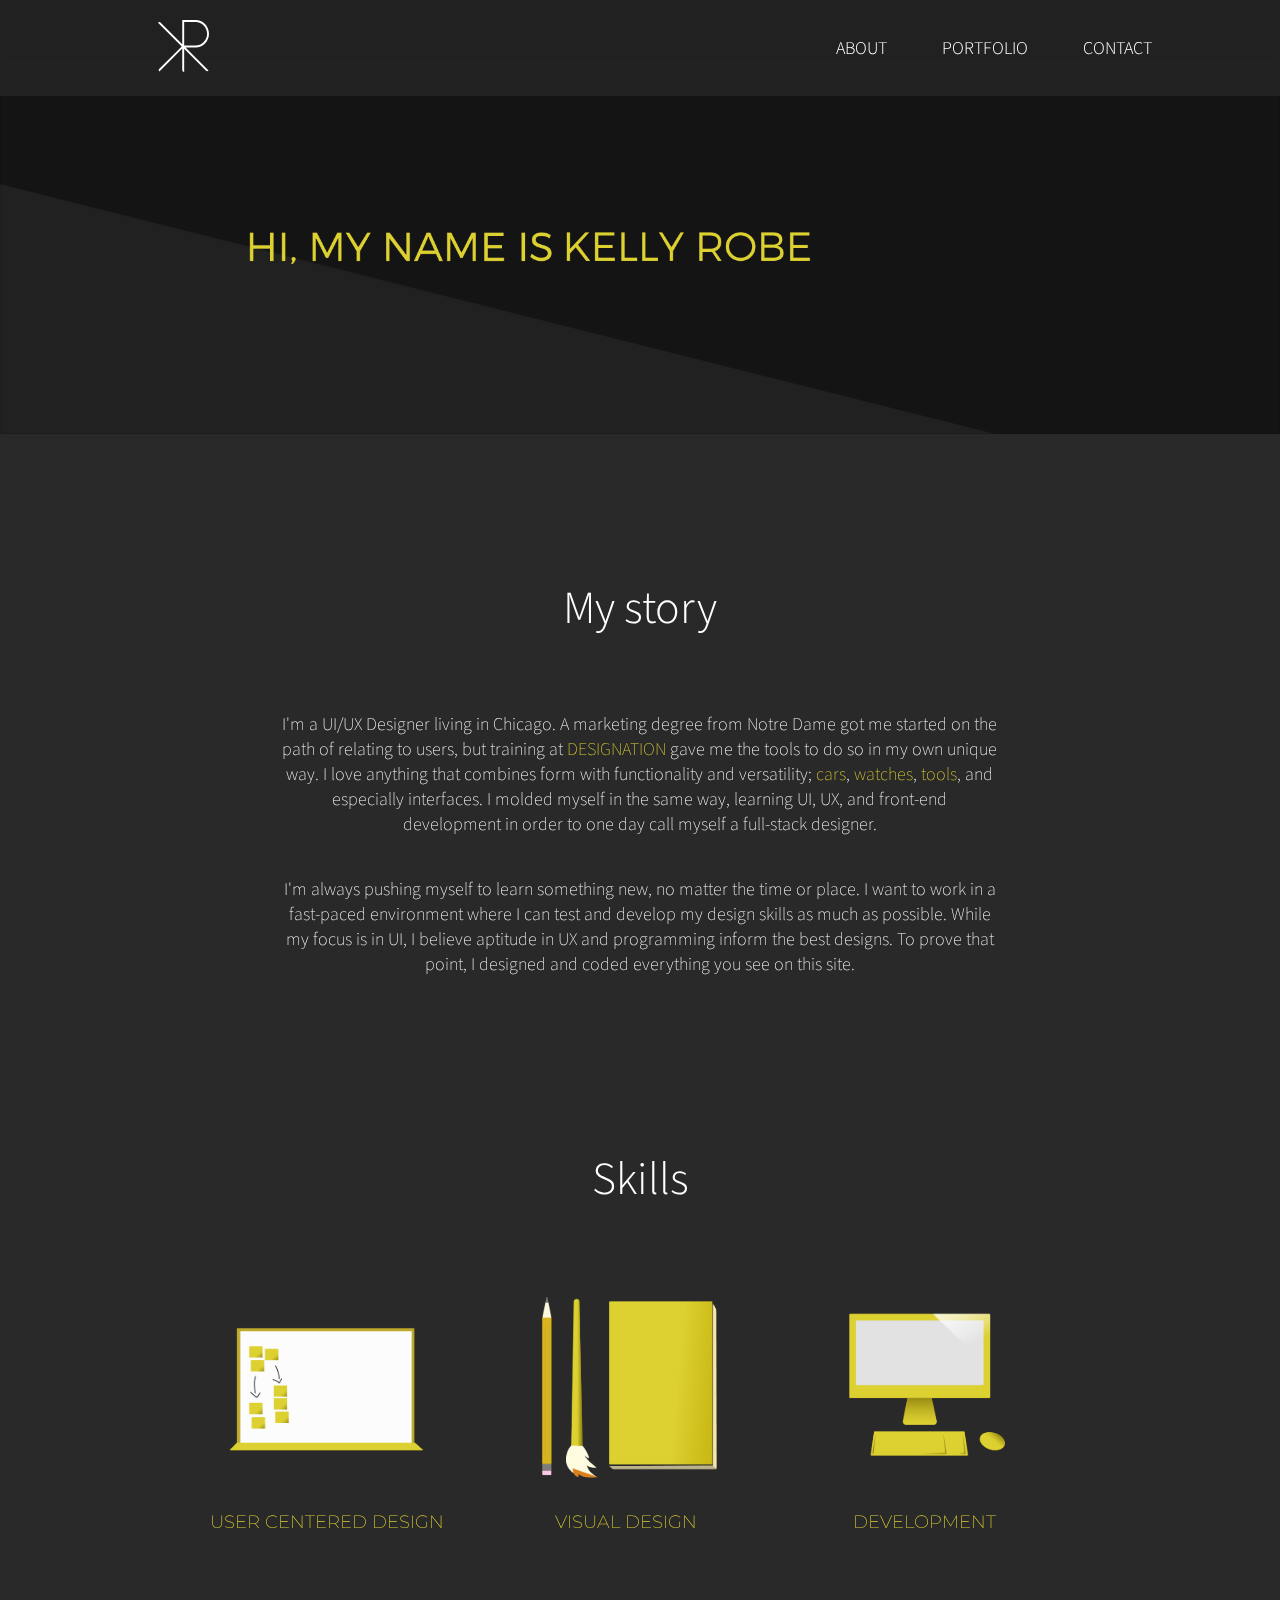
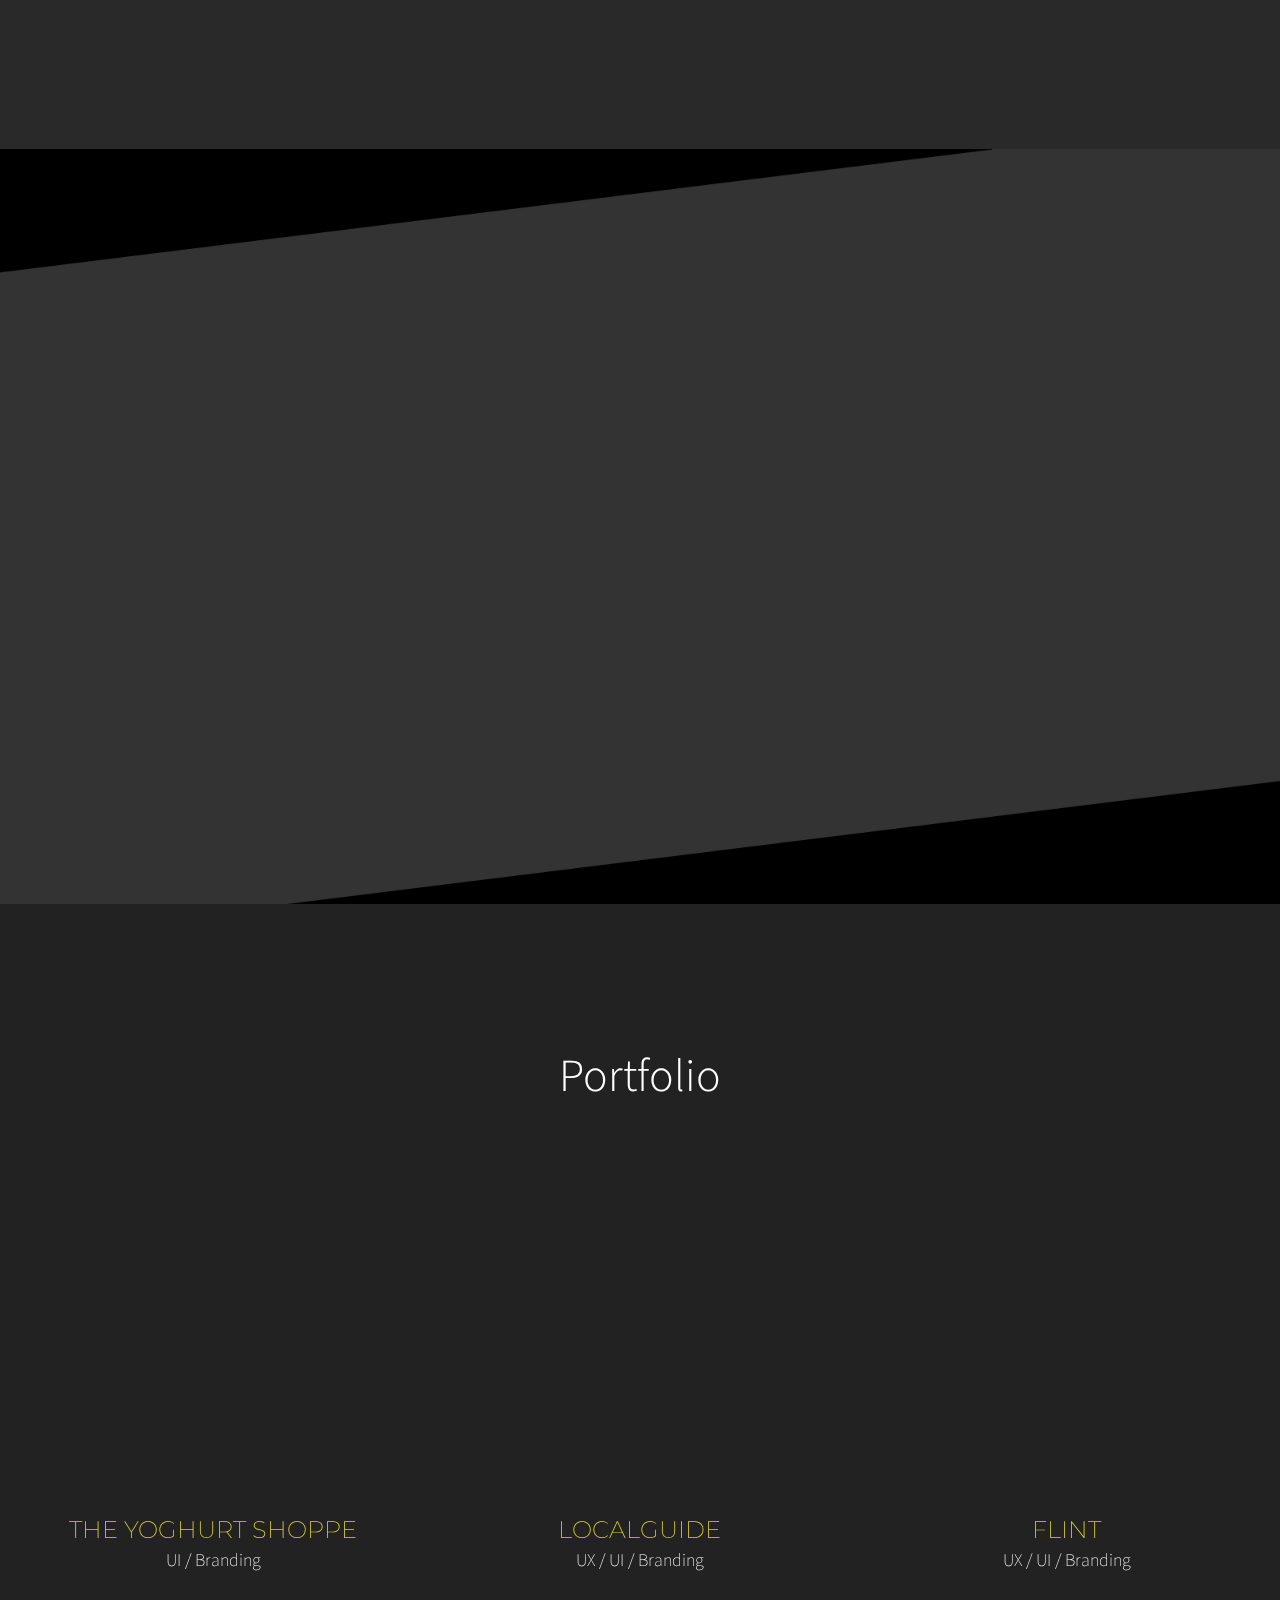
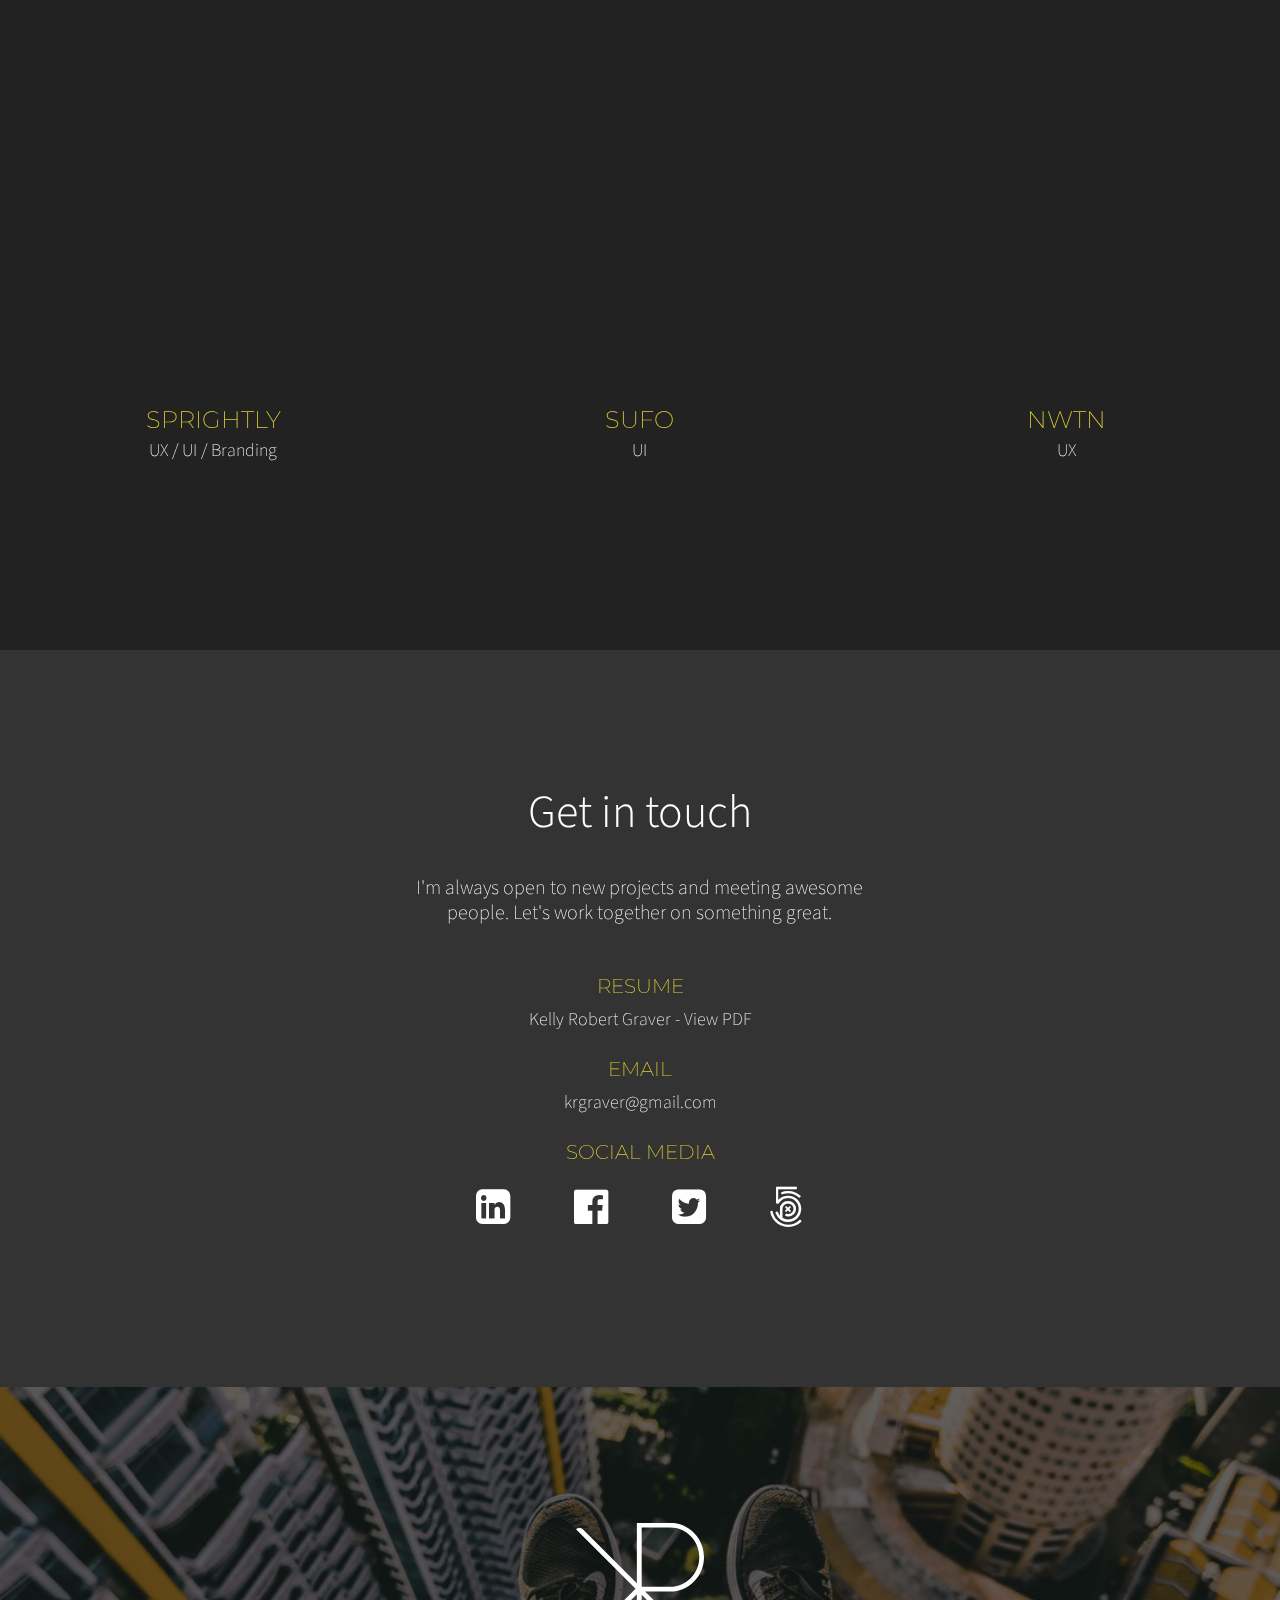
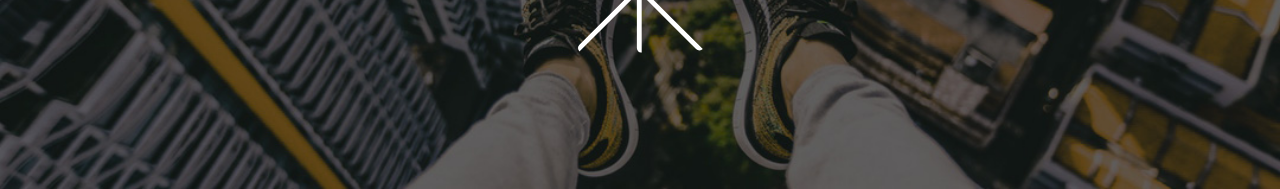
==== index.html @ 93c88601 "added nwtn to portfolio grid" ====
<!doctype html>
<html lang="en">
<head>
    <meta charset="UTF-8">
    <meta name="viewport" content="width=device-width, initial-scale=1">
    <title>Kelly Robert Graver</title>
    <link href="css/reset.css" rel="stylesheet">
    <link href="css/styles.css" rel="stylesheet">
    <link href="css/animate.css" rel="stylesheet">
    <link href='https://fonts.googleapis.com/css?family=Source+Sans+Pro:400,200,300' rel='stylesheet' type='text/css'>
    <link href='https://fonts.googleapis.com/css?family=Montserrat' rel='stylesheet' type='text/css'>
    <link rel="shortcut icon" href="images/favicon.ico" type="image/x-icon">
    <link rel="icon" href="images/favicon.ico" type="image/x-icon">
    <link rel="stylesheet" href="https://maxcdn.bootstrapcdn.com/font-awesome/4.5.0/css/font-awesome.min.css">
</head>
<body>
	<header>
        <div>
            <div id="headshot">
                <!-- <img src="images/headshot.jpg" alt=""> -->
            </div>
            <nav>
                <div id="navContent">
                    <div class="logo"> 
                        <img src="images/monogram.svg" alt="monogram">
                    </div>
                	<ul id="navList">
                		<li><a href="#about">About</li></a>
                        <li><a href="#portfolio">Portfolio</li></a>
                        <li><a href="#contact">Contact</li></a>
                	</ul>
                </div>
            </nav>
        </div>
        <div>
            <div id="filler">
            </div>
            <div id="gif">
                <img src="images/introbg.png" alt="">
            </div>
            <div id="arrow">
                <a href="#portfolio"><img src="images/downarrow.png" alt="Down Arrow"></a>
            </div>
        </div>
    </header>
	<main>
        <section id="about">
            <div id="aboutBG">
                <div id="aboutContent">
                    <h2>My story</h2>
                    <p>I'm a UI/UX Designer living in Chicago. A marketing degree from Notre Dame got me started on the path of relating to users, but training at <a href="http://www.designation.io" target="_blank">DESIGNATION</a> gave me the tools to do so in my own unique way. I love anything that combines form with functionality and versatility; <a href="https://www.teslamotors.com/modelx" target="_blank">cars</a>, <a href="http://www.motorola.com/us/products/moto-360?utm_source=google&utm_medium=cpc&utm_term=moto%20360&utm_content=VML-PS:X2-Branded-CPC-exact:1005920&utm_campaign=1Brand-Moto-360&&&gclid=Cj0KEQiAwNmzBRCaw9uR3dGt950BEiQAnbK9665jRtyCqsyVuJQdC21O208VtDFYo_VdoOKUe9OVAfAaAlh_8P8HAQ&dclid=CJDEgNye68kCFVEtaQodtBkJxw" target="_blank">watches</a>, <a href="http://www.leatherman.com/rebar-8.html#start=4" target="_blank">tools</a>, and especially interfaces. I molded myself in the same way, learning UI, UX, and front-end development in order to one day call myself a full-stack designer. 
                    </p>
                    <p>I'm always pushing myself to learn something new, no matter the time or place. I want to work in a fast-paced environment where I can test and develop my design skills as much as possible. While my focus is in UI, I believe aptitude in UX and programming inform the best designs. To prove that point, I designed and coded everything you see on this site.  
                    </p>
                    <h2>Skills</h2>
                    <div id="icons">
                        <div class="hoverIcon">
                            <figure>
                                <img src="images/ux.png" alt="UX Icon">
                                <img src="images/ux_text.png" alt="UX Icon">
                            </figure>
                            <figcaption>
                                User Centered Design
                            </figcaption>
                        </div>
                        <div class="hoverIcon">
                            <figure>
                                <img src="images/ui.png" alt="UX Icon">
                                <img src="images/ui_text.png" alt="UX Icon">
                            </figure>
                            <figcaption>
                                Visual Design
                            </figcaption>
                        </div>
                        <div class="hoverIcon">
                            <figure>
                                <img src="images/dev.png" alt="UX Icon">
                                <img src="images/dev_text.png" alt="UX Icon">
                            </figure>
                            <figcaption>
                                Development
                            </figcaption>
                        </div>
                    </div>
                </div>
            </div>
            <div>
                <img id="mask" src="images/mask.png" alt="">
            </div>
        </section>
        <section id="portfolio" class="clearfix">
            <div id="portfolioContent">
                <h2>Portfolio</h2>
                <ul id="portfolioGrid">
                    <li>
                        <a href="yoghurtshoppe.html">
                            <img class="wow fadeIn" src="images/Yoghurt_Shoppe_Mockup.jpg" alt="Yoghurt Shoppe Image">
                        </a>
                        <div class="projectInfo">
                            <h3>The Yoghurt Shoppe</h3>
                            <h4>UI / Branding</h4>
                        </div>
                    </li>
                    <li>
                        <a href="localguide.html">
                            <img class="wow fadeIn" src="images/LocalGuide_Mockup.jpg" alt="LocalGuide Image">
                        </a>
                        <div class="projectInfo">
                            <h3>LocalGuide</h3>
                            <h4>UX / UI / Branding</h4>
                        </div>
                    </li>
                    <li>
                        <a href="flint.html">
                            <img class="wow fadeIn" src="images/Flint_Mockup.jpg" alt="Flint Image">
                        </a>
                        <div class="projectInfo">
                            <h3>Flint</h3>
                            <h4>UX / UI / Branding</h4>
                        </div>
                    </li>
                    <li>
                        <a href="sprightly.html">
                            <img class="wow fadeIn" src="images/Sprightly_Mockup.jpg" alt="Sprightly Image">
                        </a>
                        <div class="projectInfo">
                            <h3>Sprightly</h3>
                            <h4>UX / UI / Branding</h4>
                        </div>
                    </li>
                    <li>
                        <a href="sufo.html">
                            <img class="wow fadeIn" src="images/sufo_mockup.jpg" alt="SuFo Image">
                        </a>
                        <div class="projectInfo">
                            <h3>SuFo</h3>
                            <h4>UI</h4>
                        </div>
                    </li>
                    <li>
                        <a href="#">
                            <div id="nwtnOverlay">
                                <p>Case study in progress</p>
                            </div>
                            <img class="wow fadeIn" src="images/NWTN_Mockup.jpg" alt="NWTN Image">
                        </a>
                        <div class="projectInfo">
                            <h3>NWTN</h3>
                            <h4>UX</h4>
                        </div>
                    </li>
                </ul>
            </div>
        </section>
        <section id="contact">
            <div id="contactContent">
                <h2>Get in touch</h2>
                <h5>I'm always open to new projects and meeting awesome people. Let's work together on something great.</h5>
                <h3>Resume</h3>
                <p><a id="resume" href="kellygraver_resume.pdf" target="_blank">Kelly Robert Graver - View PDF</a></p>
                <h3>Email</h3>
                <p><a id="email" href="mailto:krgraver@gmail.com">krgraver@gmail.com</a></p>
                <h3>Social Media</h3>
                <ul>
                    <li><a href="https://www.linkedin.com/in/kelly-robert-graver-80b72352" target="_blank"><i class="fa fa-linkedin-square"></i></a></li>
                    <li><a href="https://www.facebook.com/krgraver" target="_blank"><i class="fa fa-facebook-official"></i></a></li>
                    <li><a href="https://twitter.com/krgraver" target="_blank"><i class="fa fa-twitter-square"></i></a></li>
                    <li><a href="https://500px.com/krgraver" target="_blank"><i class="fa fa-500px"></i></a></li>
                </ul>
            </div>
        </section>
        <footer>
            <div>
                <img src="images/footer_stock.jpg" alt="footer image">
            </div>
            <div class="logo"> 
                <img src="images/monogram.svg" alt="Sweet As Logo">
            </div>
        </footer>
    </main>
<script src="js/jquery.min.js"></script>
<script src="js/wow.min.js"></script>
              <script>
              new WOW().init();
              </script>
<script src="js/script.js"></script>
</body>
</html>
---- css/styles.css ----
html {
	background: #333;
}

body {
	position: relative;
	font-family: 'Source Sans Pro', sans-serif;
	font-weight: 200;
	font-size: 18px;
}

#navContent, #aboutContent, #contactContent {
	max-width: 1024px;
	margin: 0 auto;
	position: relative;
}

.articleContent {
	max-width: 800px;
	margin: 0 auto;
	position: relative;
}

@media (max-width: 850px) {
	.articleContent {
	width: 90%;
}
}

.spacer {
	float: left;
	margin: 2%;
}

/* --------------- Header Styles ---------------- */

nav {
	background: rgba(35,35,35,.95);
	position: fixed;
	width: 100%;
	z-index: 10;
	transition: background .3s;
}

nav.scroll {
	background: rgba(35,35,35,.2);
}

#navContent .logo {
	display: inline-block;
	margin: 20px 30px;
	width: 5%;
	min-width: 20px;
	transition: width .3s;
}

#navContent .logo.scroll {
	width: 3%;
}

#navContent ul {
	float: right;
	margin-top: 40px;
	transition: margin-top .3s;
}

#navContent ul.scroll {
	margin-top: 28px;
}

@media (max-width: 1100px) {
	#navContent ul {
		margin-right: 30px;
	}
}

#navContent ul li {
	display: inline-block;
	transition: all .1s ease-in-out;
	-moz-transition: all .1s ease-in-out;
	-webkit-transition: all .1s ease-in-out;
	-o-transition: all .1s ease-in-out;
}

#navContent ul a {
	font-weight: 300;
	text-transform: uppercase;
	text-decoration: none;
	color: #fff;
	margin-left: 4vw;	
}

@media (max-width: 870px) {
	#navContent .logo {
		margin: 10px 20px;
	}

	#navContent ul {
		margin-top: 20px;
	}

	#navContent ul a {
		font-size: 14px;
	}
}

@media (max-width: 600px) {
	#navContent .logo {
		margin: 5px 10px;
	}

	#navContent ul {
		margin-top: 5px;
	}

	#navContent ul a {
		font-size: 12px;
	}
}

#navList a.active {
	color: #DDD031;
}

#navContent li:hover {
	transform: scale(1.1);
}

/* ----------------- Hero Styles ------------------ */

#filler {
	height: 60px;
	background: #000;
}

@media (max-width: 870px) {
	#filler {
		height: 30px;
	}
}

#gif {
	background: #292929;
}

#gif img{
	width: 100%;
}

#arrow {
	position: absolute;
	left: 50%;
	transform: translate(-50%, -250%);
}

#arrow:hover img {
	transform: scale(1.2);
}

#arrow img {
	width: 3vw;
	display: block;
	margin:0 auto;
	opacity: 0;
	transition: transform .5s;
}

/* ---------------- About Me Styles ---------------- */

#about {
	width: 100%;
	margin-top: -2px;
	color: #fff;
}

#aboutBG {
	background: #292929;
	padding-top: 150px;
	padding-bottom: 180px;
}

#about h2 {
	text-align: center;
	font-weight: 300;
	font-size: 46px;
	margin-bottom: 80px;
}

#about p {
	width: 70%;
	margin: 0 auto;
	margin-bottom: 180px;
	text-align: center;
	line-height: 25px;
}

#aboutContent p:nth-child(2) {
	margin-bottom: 40px;
}

#about p a {
	text-decoration: none;
	color: #DDD031;
}

@media (max-width: 870px) {
	#aboutBG {
		padding-top: 50px;
		padding-bottom: 40px;
	}

	#about h2 {
		font-size: 24px;
		margin-bottom: 30px;
	}

	#about p {
		font-size: 13px;
		margin-bottom: 50px;
		line-height: 20px;
	}
}

#icons {
	width: 90%;
	margin: 0 auto;
}

.hoverIcon {
	width: 32%;
	display: inline-block;
	position: relative;
}

.hoverIcon img {
	display: block;
	width: 70%;
	margin: 0 auto;
}

.hoverIcon img:first-child {
	position: absolute;
	transform: translate(21.4%, 0);
	opacity: 1;
	transition: opacity .3s ease-out;
	-moz-transition: opacity .3s ease-out;
	-webkit-transition: opacity .3s ease-out;
	-o-transition: opacity .3s ease-out;
}

.hoverIcon:hover img:first-child {
	opacity: 0;
}

.hoverIcon figcaption {
	text-align: center;
	text-transform: uppercase;
	font-family: 'Montserrat', sans-serif;
	line-height: 14px;
	color: #DDD031;
	margin-top: 25px;
}

@media (max-width: 870px) {
	.hoverIcon figcaption {
		font-size: 10px;
	}
}

#headshot {
	position: fixed;
	width: 100%;
	height: 100%;
	z-index: -1;
	background-image: url("../images/headshot.jpg");
	background-size: cover;
	background-repeat: no-repeat;
}

@media (max-width: 870px) {
	#headshot {
		background-position: -200px;
	}
}

@media (max-width: 500px) {
	#headshot {
		background-position: -400px;
	}
}

#headshot img {
	width: 100%;
}

#mask {
	vertical-align: top;
	width: 100%;
}

/*----------------Portfolio Styles-----------------*/

#portfolio {
	background: #222;
	padding-top: 150px;
	padding-bottom: 100px;
	color: #fff;
}

.clearfix:before,
.clearfix:after {
    content: "";
    display: table;
} 
.clearfix:after {
    clear: both;
}

#portfolio h2 {
	text-align: center;
	font-weight: 300;
	font-size: 46px;
	margin-bottom: 70px;
}

@media (max-width: 870px) {
	#portfolio {
		padding-top: 80px;
		padding-bottom: 0;
	}

	#portfolio h2 {
		font-size: 24px;
		margin-bottom: 30px;
	}
}

#portfolioGrid li {
	width: 33.33%;
	float: left;
	margin-bottom: 40px;
}

#portfolioGrid a {
	display: inline-block;
	position: relative;
	overflow: hidden;
}

#portfolioGrid img {
	width: 100%;
	transition: all 0.5s linear;
	-moz-transition: all 0.5s linear;
	-webkit-transition: all 0.5s linear;
	-o-transition: all 0.5s linear;
}

#portfolioGrid a:hover img {
	transform: scale3d(1.05, 1.05, 1);
	-moz-transform: scale3d(1..05, 1..05, 1);
	-webkit-transform: scale3d(1..05, 1..05, 1);
	-o-transform: scale3d(1..05, 1..05, 1);
}

.projectInfo {
	text-align: center;
	padding-top: 20px;
	padding-bottom: 50px;
}

.projectInfo h3 {
	text-transform: uppercase;
	font-family: 'Montserrat', sans-serif;
	font-size: 24px;
	color: #DDD031;
	margin-bottom: 10px;
}

.projectInfo h4 {
	color: #fff;
}

@media (max-width: 870px) {
	#portfolioGrid li {
		width: 50%;
	}

	.projectInfo h3 {
		font-size: 16px;
	}

	.projectInfo h4 {
		font-size: 14px;
	}
}

@media (max-width: 450px) {
	#portfolioGrid li {
		width: 100%;
		margin-bottom: 20px;
	}
}

#nwtnOverlay {
	position: absolute;
	z-index: 20;
	width: 100%;
	height: 100%;
	background: black;
	opacity: 0;
	transition: all 1s;
}

#nwtnOverlay p {
	position: absolute;
	text-align: center;
	font-size: 24px;
	color: #FFF;
	left: 50%;
	top: 50%;
	transform: translate(-50%, -50%);
}

#portfolioGrid li:last-child a:hover #nwtnOverlay{
	opacity: .7;
}

/*--------------Contact Styles--------------------*/

#contact {
	vertical-align: top;
	background: #333;
	padding-top: 140px;
	padding-bottom: 150px;
	color: #fff;
}

#contactContent {
	text-align: center;
}

#contactContent h2 {
	font-weight: 300;
	font-size: 46px;
	margin-bottom: 40px;
}

@media (max-width: 870px) {
	#contact {
		padding-top: 50px;
		padding-bottom: 40px;
	}

	#contact h2 {
		font-size: 24px;
		margin-bottom: 30px;
	}
}

#contactContent h5 {
	font-size: 20px;
	line-height: 25px;
	width: 45%;
	display: inline-block;
	margin: 0 auto;
	margin-bottom: 50px;
}

#contactContent h3 {
	text-transform: uppercase;
	font-family: 'Montserrat', sans-serif;
	font-size: 20px;
	color: #DDD031;
	margin-bottom: 15px;
}

#resume, #email {
	text-decoration: none;
	color: #FFF;
}

#contactContent p {
	margin-bottom: 30px;
}

#contactContent li {
	display: inline-block;
	margin: 10px 30px;
}

#contact li, #contact p {
	transition: all .1s ease-in-out;
	-moz-transition: all .1s ease-in-out;
	-webkit-transition: all .1s ease-in-out;
	-o-transition: all .1s ease-in-out;
}

#contact p:hover, #contact li:hover {
	transform: scale(1.1);
}

#contactContent i {
	font-size: 40px;
	color: #fff;
}


@media (max-width: 870px) {
	#contactContent h3 {
		font-size: 14px;
	}

	#contactContent h5 {
		font-size: 13px;
		line-height: 20px;
	}

	#contactContent p {
		font-size: 13px;
	}

	#contactContent li {
		margin: 10px 20px;
	}

	#contactContent i {
		font-size: 20px;
	}
}

/*-------------------- Footer Styles -------------------*/

footer {
	position: relative;
	bottom: 0;
}

footer img {
	vertical-align: top;
	width: 100%;
}

footer .logo {
	position: absolute;
	width: 10%;
	left: 50%;
	top: 50%;
	transform: translate(-50%,-50%);
}

/*--------------------- Case Study Styles ----------------*/

.headerImg {
	position: fixed;
	z-index: -1;
}

.headerImg img{
	width: 100%;
}

article {
	position: relative;
	width: 100%;
	background: #FFF;
	top: 780px;
	padding-top: 100px;
	padding-bottom: 50px;
}

@media (max-width: 1150px) {
	article {
		top: 620px;
	}
}

@media (max-width: 920px) {
	article {
		top: 460px;
	}
}

@media (max-width: 700px) {
	article {
		top: 330px;
	}
}

@media (max-width: 500px) {
	article {
		top: 220px;
	}
}

article h1 {
	font-family: 'Montserrat', sans-serif;
	text-transform: uppercase;
	font-size: 48px;
	margin-bottom: 40px;
}

article h2 {
	font-family: 'Montserrat', sans-serif;
	text-transform: uppercase;
	font-size: 24px;
	margin-top: 100px;
	margin-bottom: 50px;
	clear: both;
}

article h3 {
	font-size: 24px;
	color: #AAA;
	display: inline-block;
	margin-right: 50px;
	margin-bottom: 60px;
}

@media (max-width: 510px) {
	article h3 {
		width: 40%;
		margin-right: 20px;
	}
}

article p {
	line-height: 30px;
	margin-bottom: 30px;
}

figcaption {
	line-height: 30px;
	margin-bottom: 40px;
}

/*--------------------- Yoghurt Shoppe Styles ---------------*/

#yoghurtShoppe h1, #yoghurtShoppe h2 {
	color: #82a19f;
}

#ysLogo {
	width: 100%;
	margin-bottom: 30px;
}

#ysLogo img {
	width: 100%;
}

.ysScreens {
	width: 100%;
}

.ysScreens img {
	width: 100%;
	box-shadow: 1px 1px 20px #666;
	margin-bottom: 150px;
}

#ysMockup2 img {
	width: 100%;
	margin-bottom: 100px;
}

/*--------------------- LocalGuide Styles --------------------*/

#localGuide h1, #localGuide h2 {
	color: #5698d2;
}

#persona {
	position: relative;
}

#persona h5 {
	font-size: 24px;
	font-weight: 400;
	color: #5698d2;
	margin-bottom: 20px;
}

#arianaPic {
	display: inline-block;
	width: 40%;
}

#arianaPic img {
	width: 100%;
}

#arianaText {
	float: right;
	margin-top: 10px;
	width: 55%;
}

@media (max-width: 780px) {
	#arianaPic {
		display: inline-block;
		width: 100%;
	}

	#arianaPic img {
		display: block;
		width: 60%;
		margin: 0 auto;
	}

	#arianaText {
		float: left;
		width: 100%;
		margin-top: 10px;
		margin-bottom: 100px;
	}
}

#arianaText ul {
	list-style-type: disc;
}

#arianaText li {
	margin-bottom: 15px;
	line-height: 24px;
}

#localGuideWireframes img {
	width: 100%;
}

#lgLogo img {
	width: 100%;
}

#lgFinal img {
	width: 100%;
}

/*---------------------- Flint Styles -------------------------*/

#flint h1, #flint h2 {
	color: #ac0404;
}

#flintDiagram img {
	width: 100%;
	margin-bottom: 40px;
}

#flintTakeaways {
	list-style-type: disc;
}

#flintTakeaways li {
	margin-bottom: 15px;
	line-height: 24px;
}

#flintWireframes img {
	width: 100%;
	margin-bottom: 100px;
}

#flintTesting img {
	width: 100%;
}

#flintTiles img {
	float: left;
	width: 45%;
	box-shadow: 1px 1px 20px #666;
	margin: 20px 0 80px 1%;
}

#flintLogo img {
	width: 100%;
}

.mockups img {
	width: 100%;
	margin-bottom: 30px;
}

/*---------------------- Sprightly Styles ---------------------*/

#sprightly h1, #sprightly h2 {
	color: #6FCF78;
}

#marci img {
	width: 100%;
	box-shadow: 1px 1px 20px #666;
	margin-top: 20px;
	margin-bottom: 120px;
}

#marciMap img {
	width: 100%;
	margin-top: 20px;
	box-shadow: 1px 1px 20px #666;
}

#sprightlyFunctions {
	list-style-type: disc;
}

#sprightlyFunctions li {
	margin-bottom: 15px;
	line-height: 24px;
}

#sprightlyWireframes img {
	width: 100%;
	margin-top: 20px;
}

#sprightlyTiles img {
	float: left;
	width: 45%;
	box-shadow: 1px 1px 20px #666;
	margin: 20px 0 100px 1%;
}

.sprightlyMockup img {
	width: 100%;
	margin-bottom: 50px;
}

/*---------------------- SuFo Styles -------------------------*/

#sufo h1, #sufo h2 {
	color: #634465;
}

#sufo p {
	margin-bottom: 60px;
}

#sufo p a {
	text-decoration: none;
	color: #634465;
}

#sufoTiles img {
	width: 100%;
	margin-bottom: 40px;
}

#sufoInspiration img {
	width: 100%;
	margin-bottom: 50px;
}

#sufoDesktop img {
	width: 100%;
	margin-top: 30px;
}

.sufoMockups {
	margin-bottom: 100px;
}

.sufoMockups img:first-child {
	width: 48%;
	float: left;
	box-shadow: 1px 1px 20px #666;
}

.sufoMockups img:nth-child(2) {
	width: 48%;
	float: right;
	box-shadow: 1px 1px 20px #666;
}

#sufoTablets img {
	width: 100%;
}

#sufoPhones img {
	width: 100%;
}

#sufoGuide img {
	width: 100%;
	box-shadow: 1px 1px 20px #666;
	margin-bottom: 100px;
}

/*---------------------- Portfolio Nav Styles -----------------*/

#portfolioNav {
	position: relative;
	top: 780px;
	background: #444;
	padding: 40px;
}

#portfolioNav h3 {
	text-align: center;
	color: #FFF;
	font-size: 28px;
	margin-bottom: 40px;
}

@media (max-width: 1150px) {
	#portfolioNav {
		top: 620px;
	}
}

@media (max-width: 920px) {
	#portfolioNav {
		top: 460px;
	}
}

@media (max-width: 700px) {
	#portfolioNav {
		top: 330px;
	}
}

@media (max-width: 500px) {
	#portfolioNav {
		top: 220px;
	}
}

#portfolioNav li {
	position: relative;
	display: inline-block;
	width: 16.6%;
}

#portfolioNav li img {
	display: block;
	width: 80%;
	margin: 0 auto;
	margin-bottom: 30px;
}

#portfolioNav h4 {
	text-align: center;
	font-family: 'Montserrat', sans-serif;
	font-size: 14px;
	text-transform: uppercase;
	color: #FFF;
}

@media (max-width: 870px) {
	#portfolioNav li {
	margin-bottom: 50px;
	width: 32%;
	}

	#portfolioNav li img {
	margin-bottom: 10px;
}
}
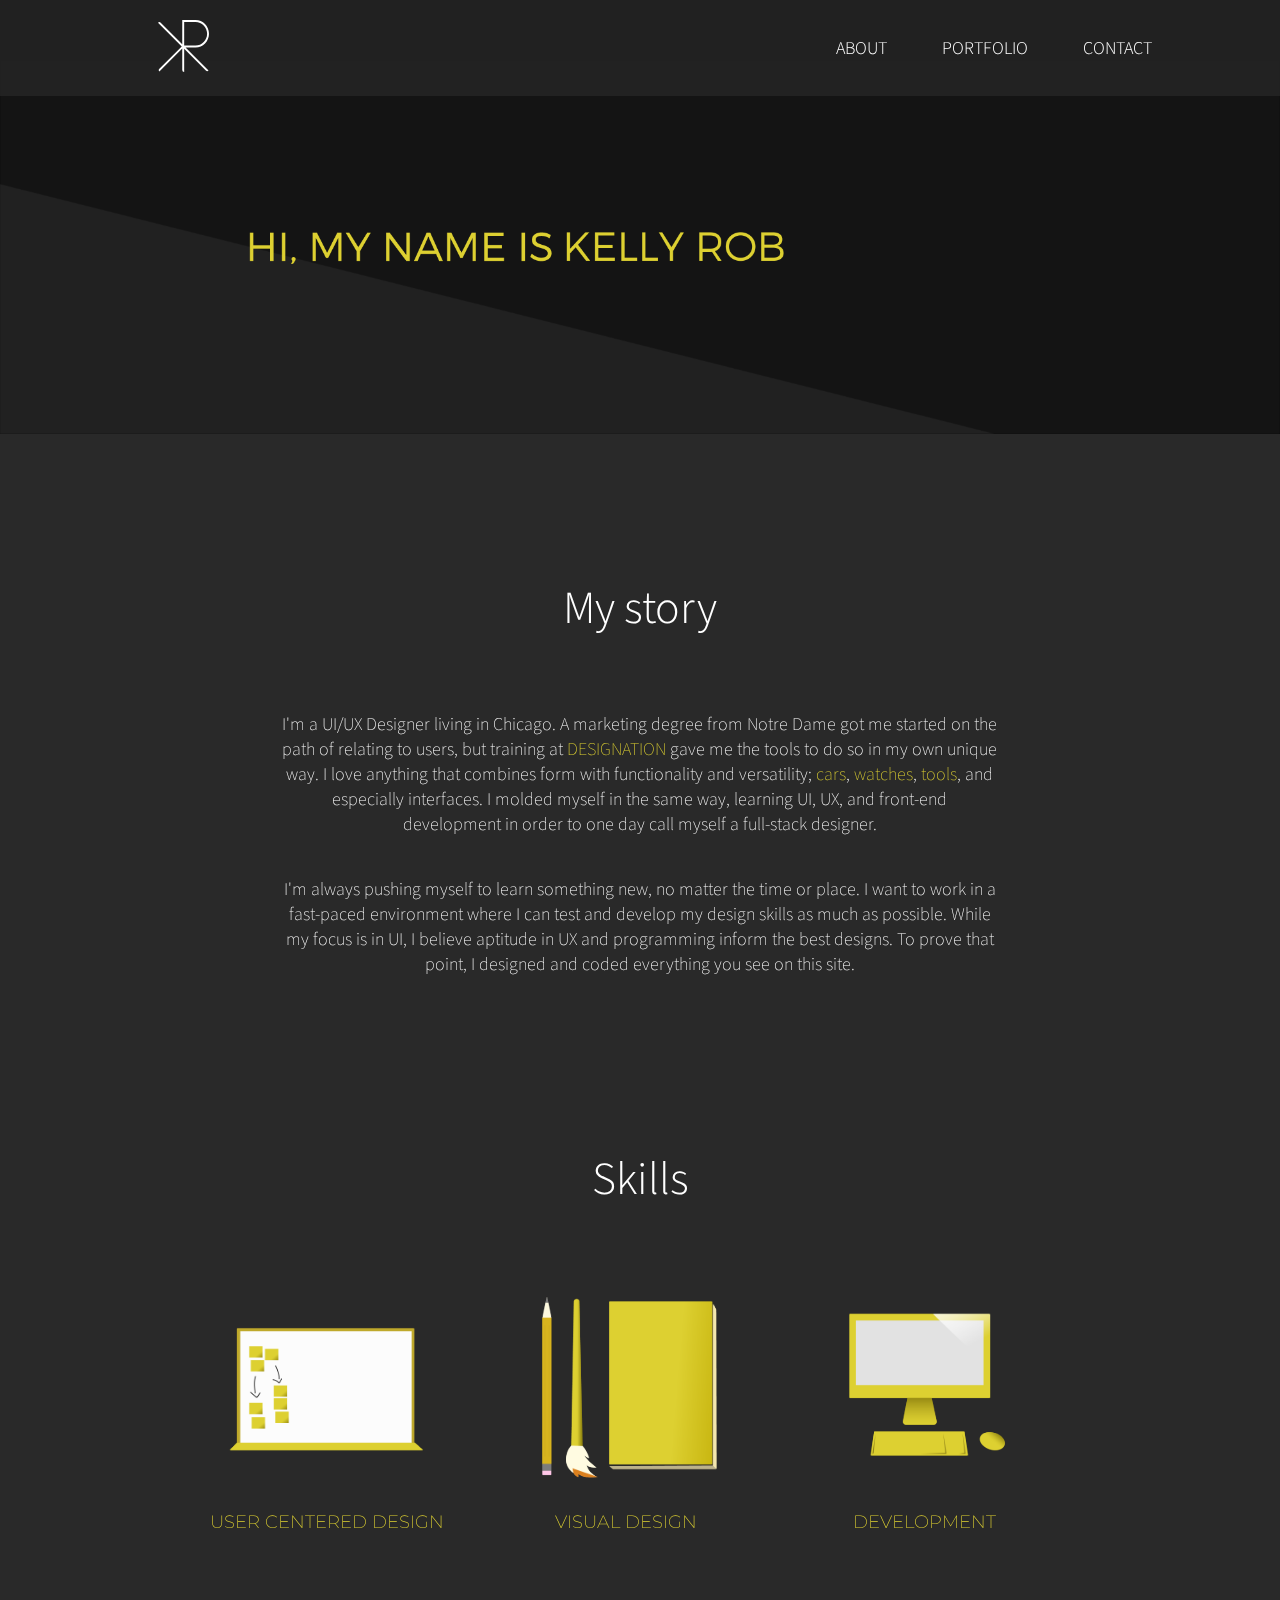
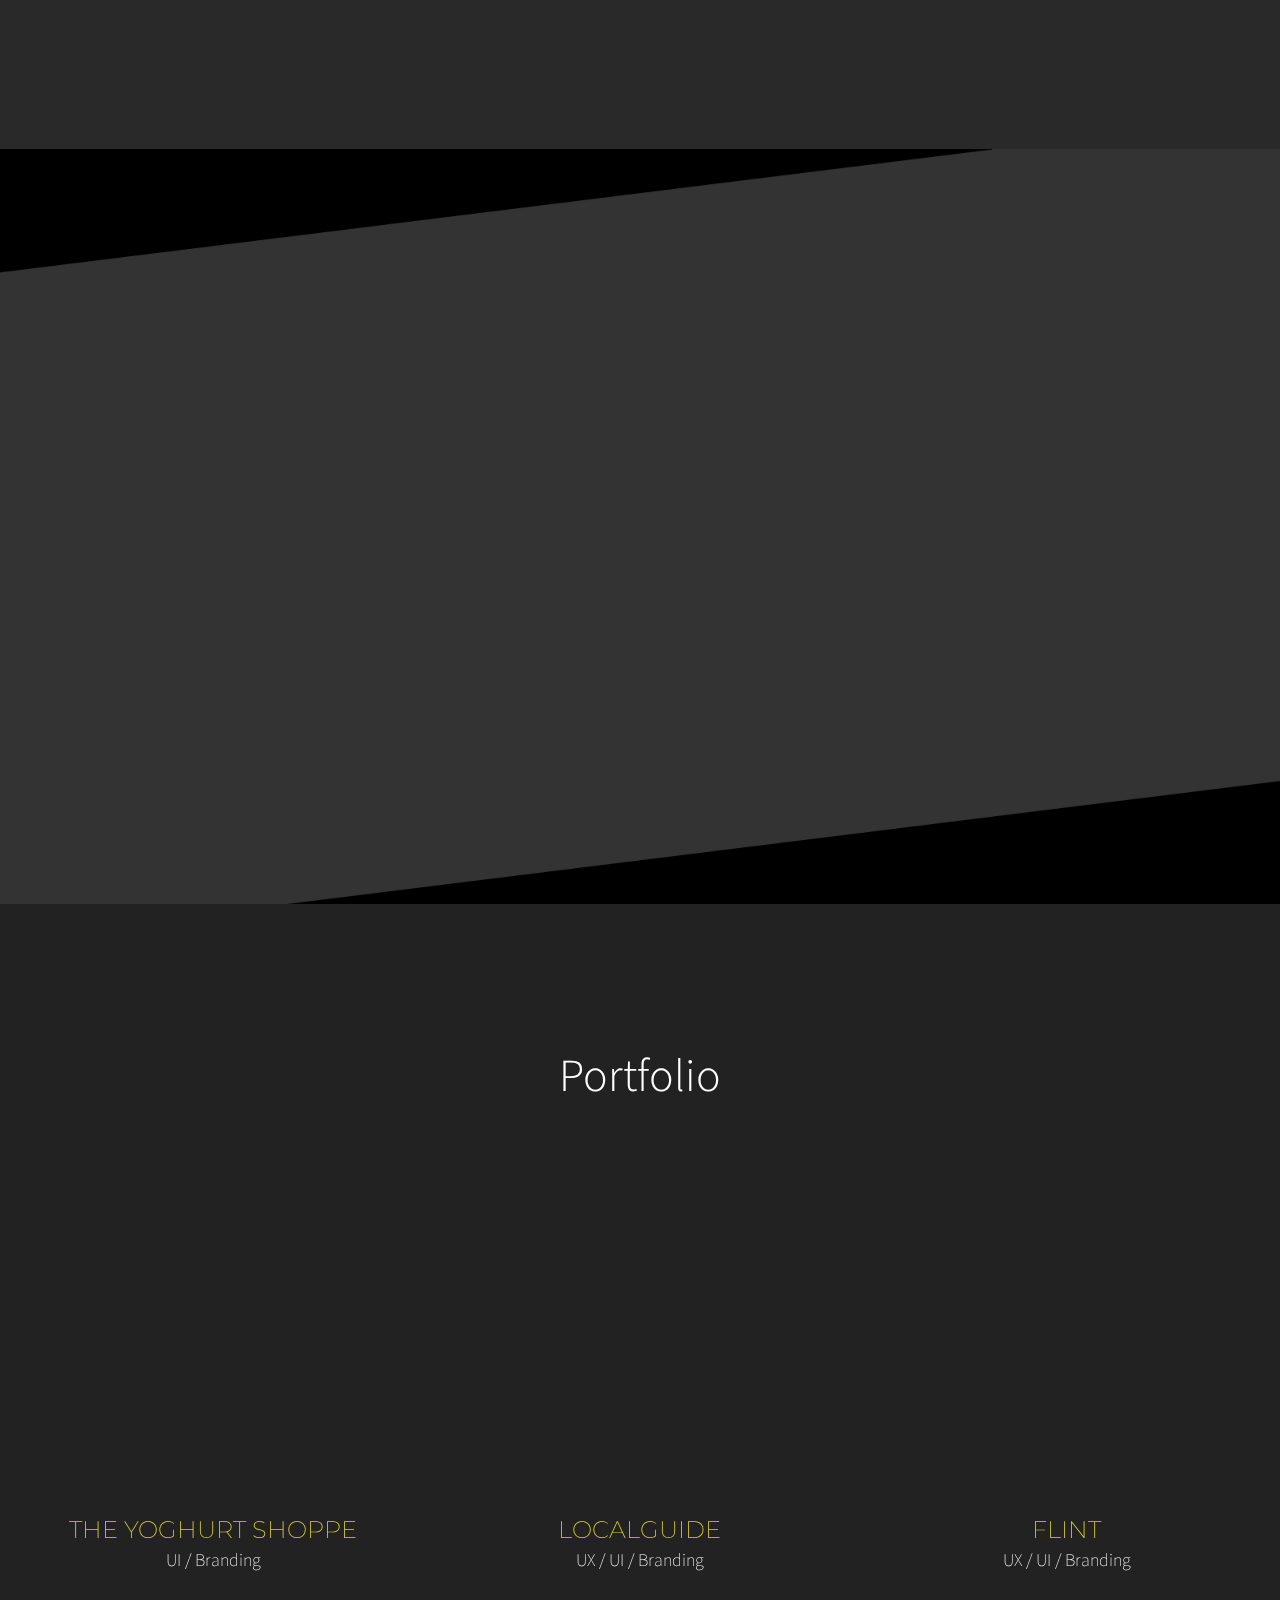
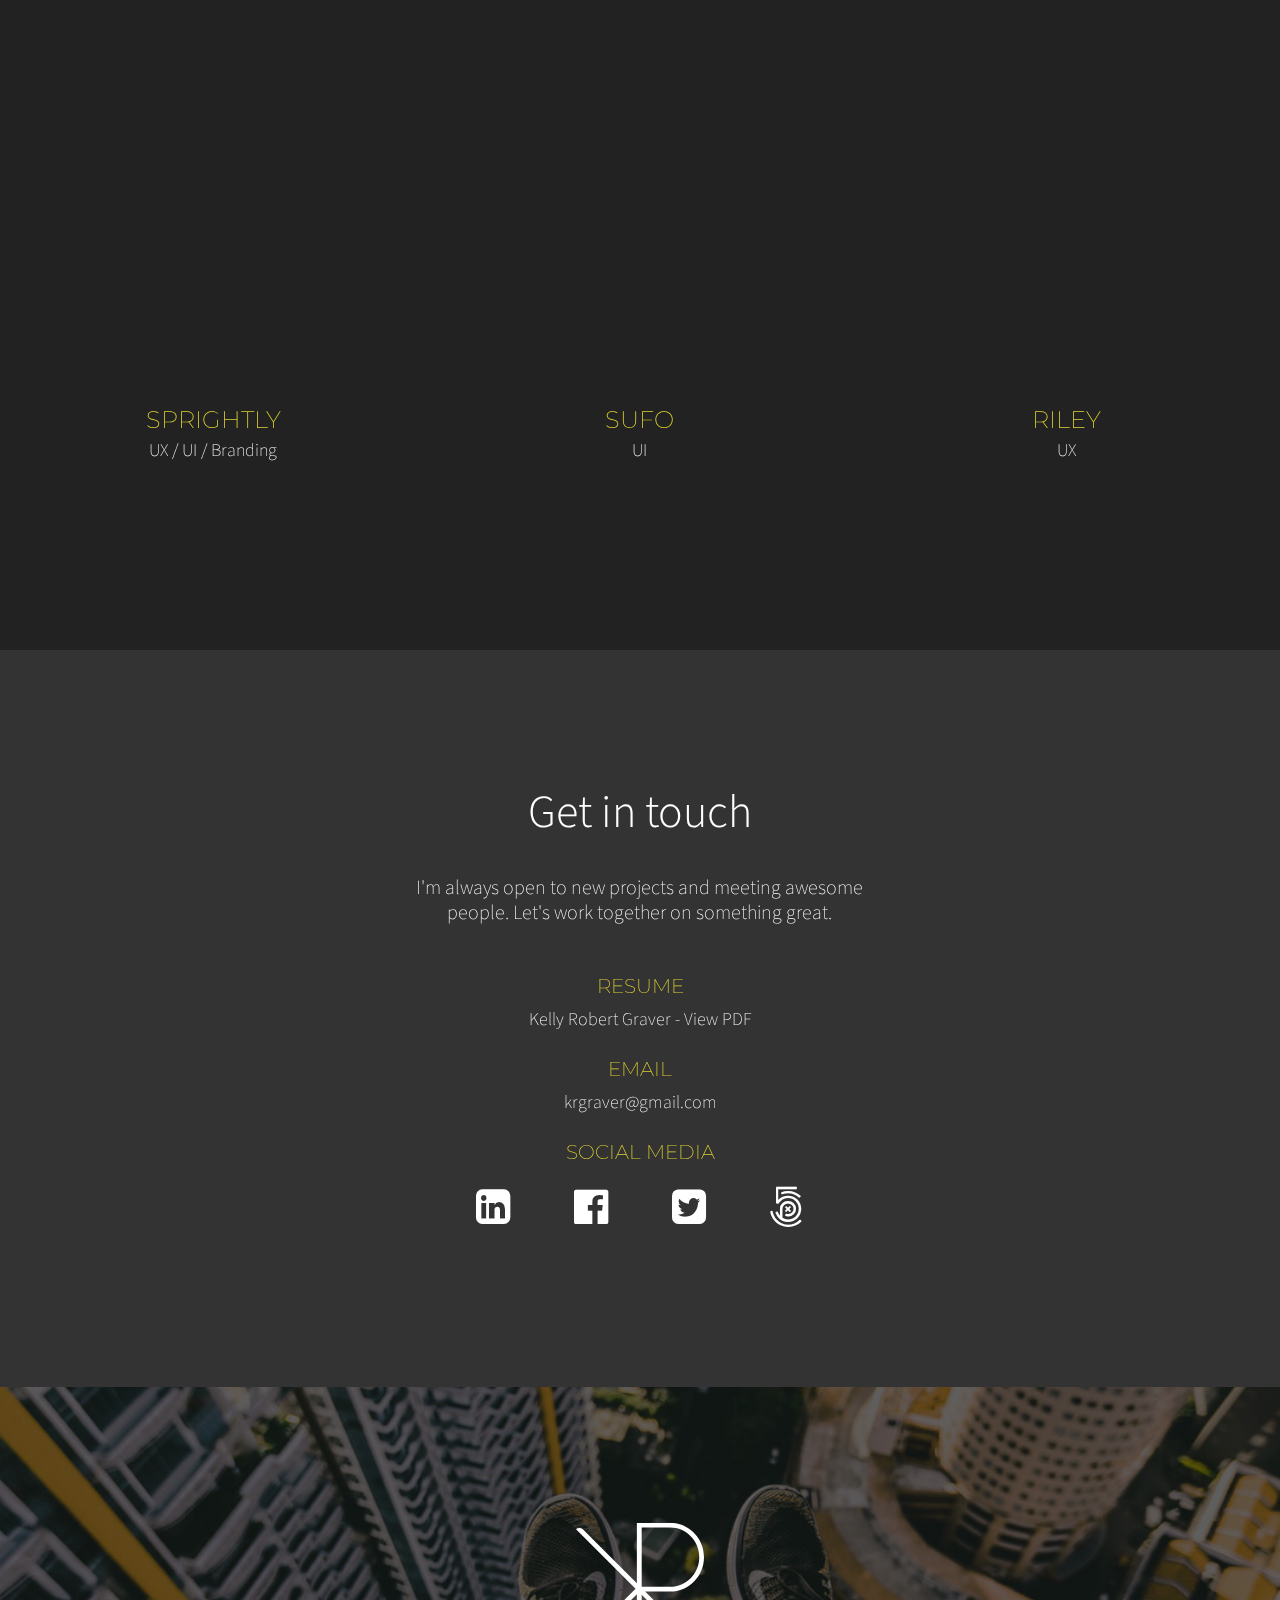
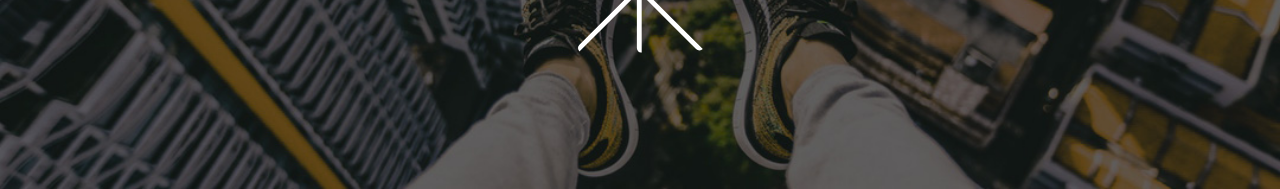
==== commit 531e89b2: "changed to riley" ====
--- a/index.html
+++ b/index.html
@@ -145,7 +145,7 @@
                             <img class="wow fadeIn" src="images/NWTN_Mockup.jpg" alt="NWTN Image">
                         </a>
                         <div class="projectInfo">
-                            <h3>NWTN</h3>
+                            <h3>Riley</h3>
                             <h4>UX</h4>
                         </div>
                     </li>
--- a/css/styles.css
+++ b/css/styles.css
@@ -404,7 +404,7 @@
 
 #nwtnOverlay {
 	position: absolute;
-	z-index: 20;
+	z-index: 5;
 	width: 100%;
 	height: 100%;
 	background: black;
@@ -554,6 +554,7 @@
 .headerImg {
 	position: fixed;
 	z-index: -1;
+	width: 100%;
 }
 
 .headerImg img{
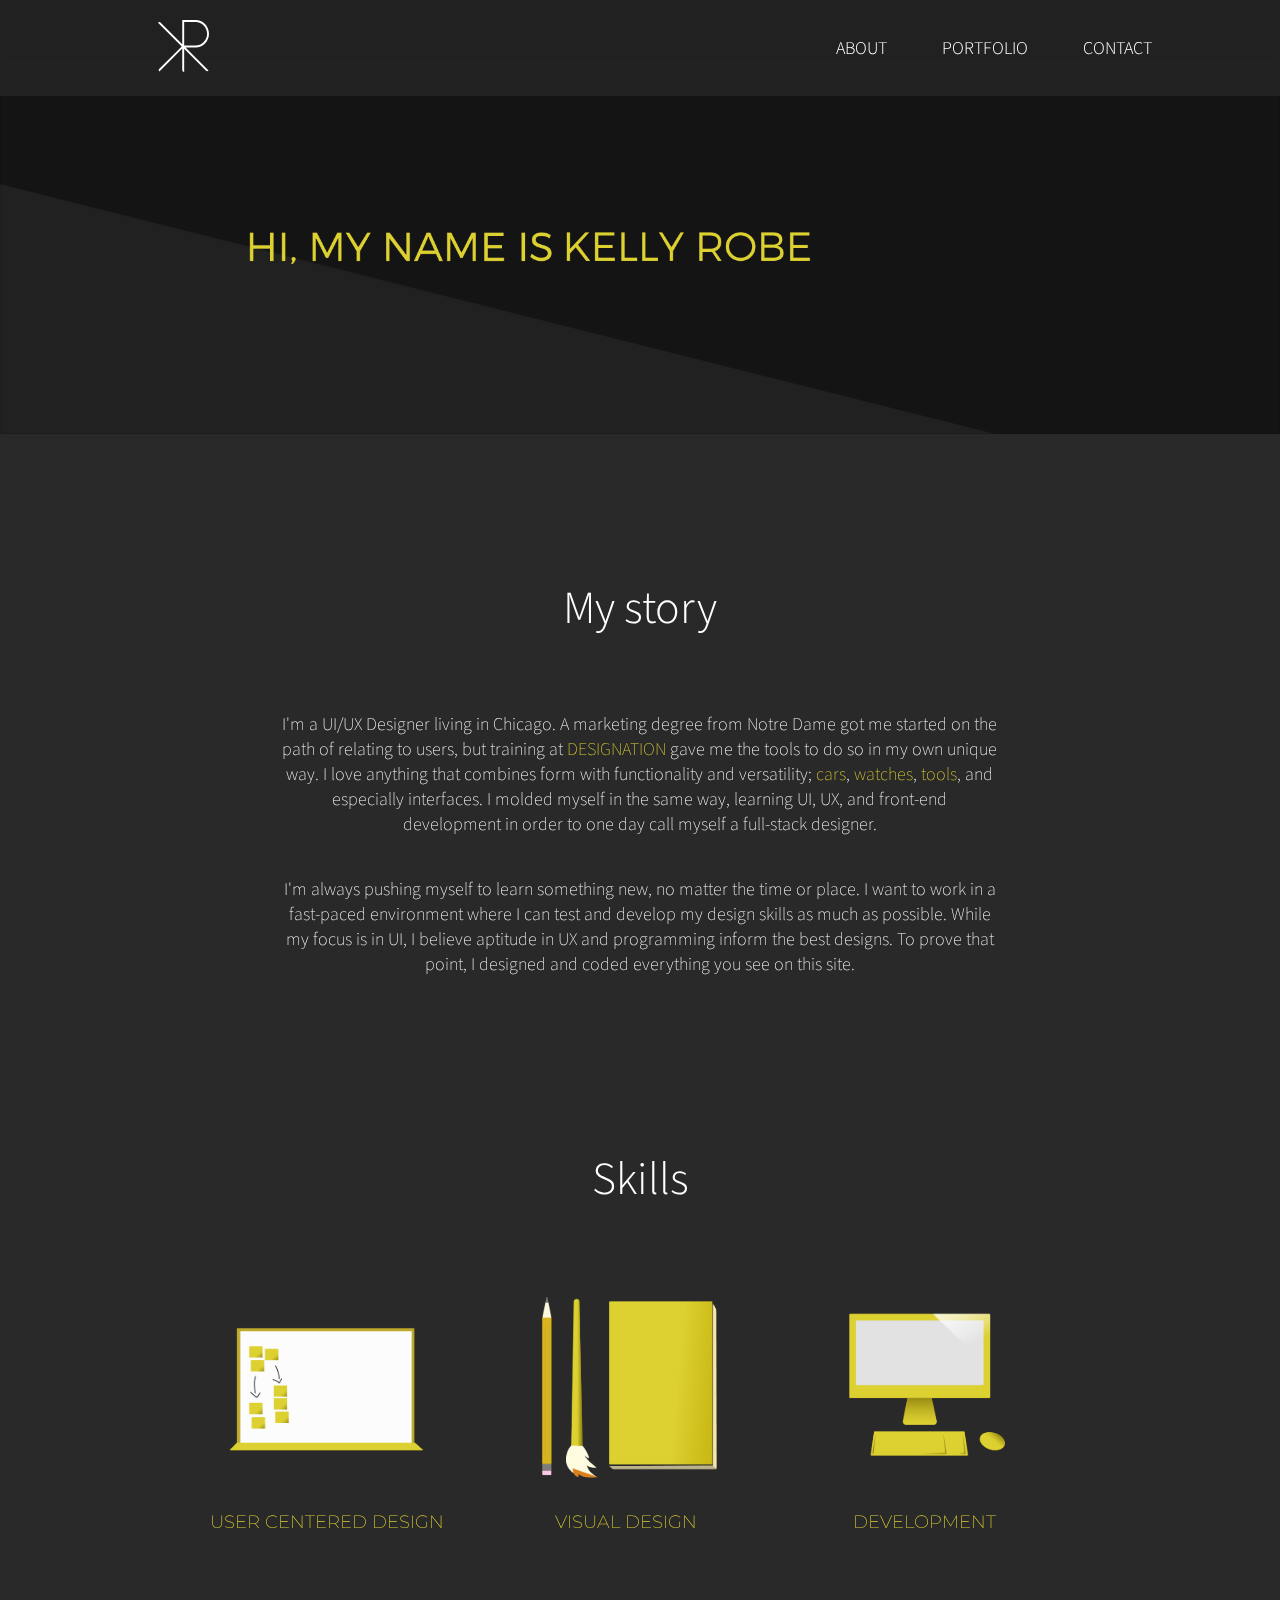
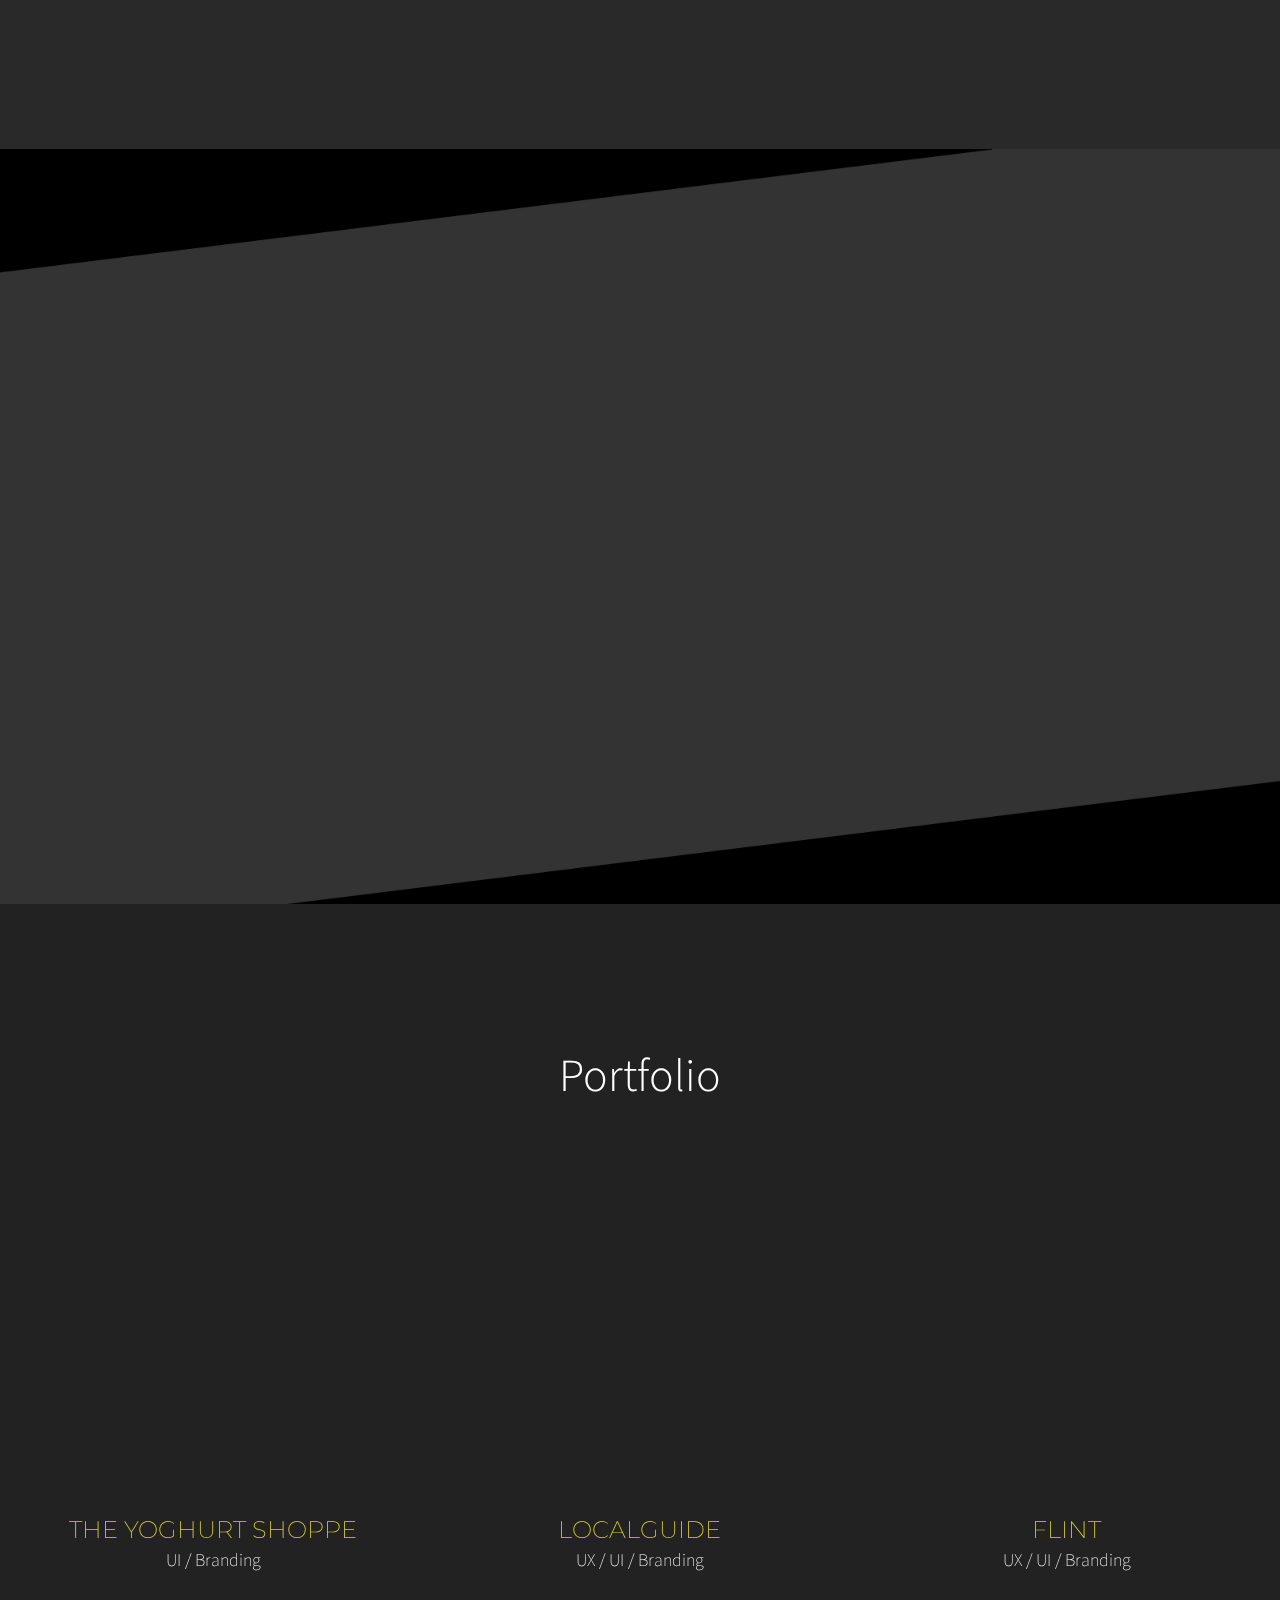
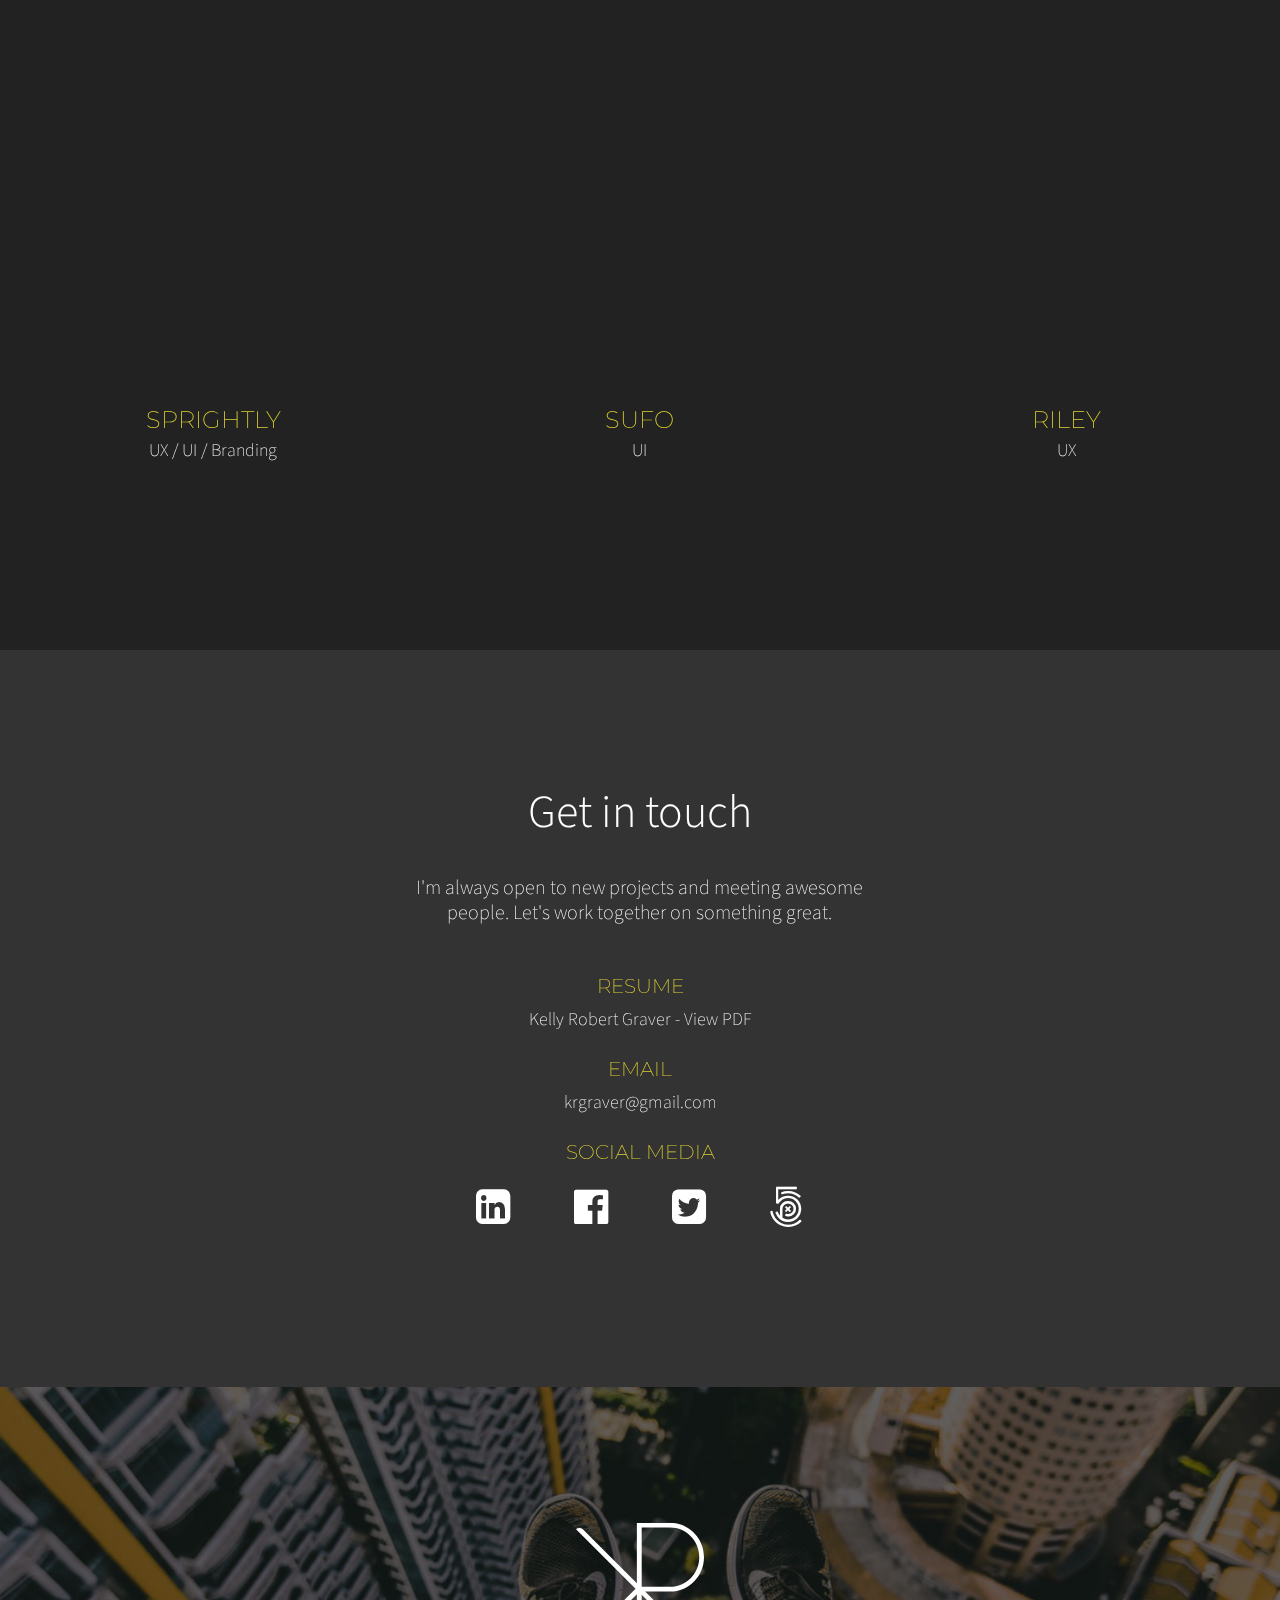
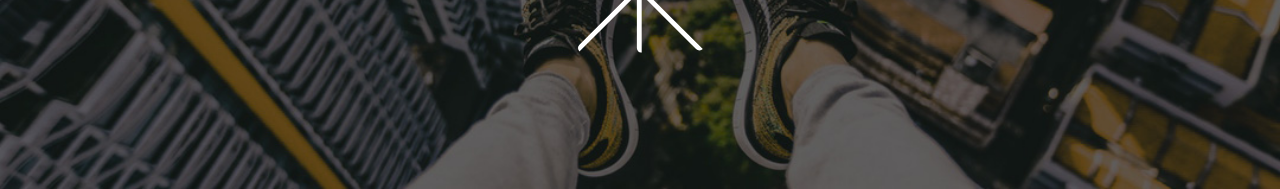
==== commit eca0db1b: "gif tinkering" ====
--- a/index.html
+++ b/index.html
@@ -37,6 +37,7 @@
             </div>
             <div id="gif">
                 <img src="images/introbg.png" alt="">
+                <img src="images/intro.gif" alt="">
             </div>
             <div id="arrow">
                 <a href="#portfolio"><img src="images/downarrow.png" alt="Down Arrow"></a>
--- a/css/styles.css
+++ b/css/styles.css
@@ -144,7 +144,12 @@
 	background: #292929;
 }
 
-#gif img{
+#gif img:first-child {
+	position: absolute;
+	z-index: -1;
+}
+
+#gif img {
 	width: 100%;
 }
 
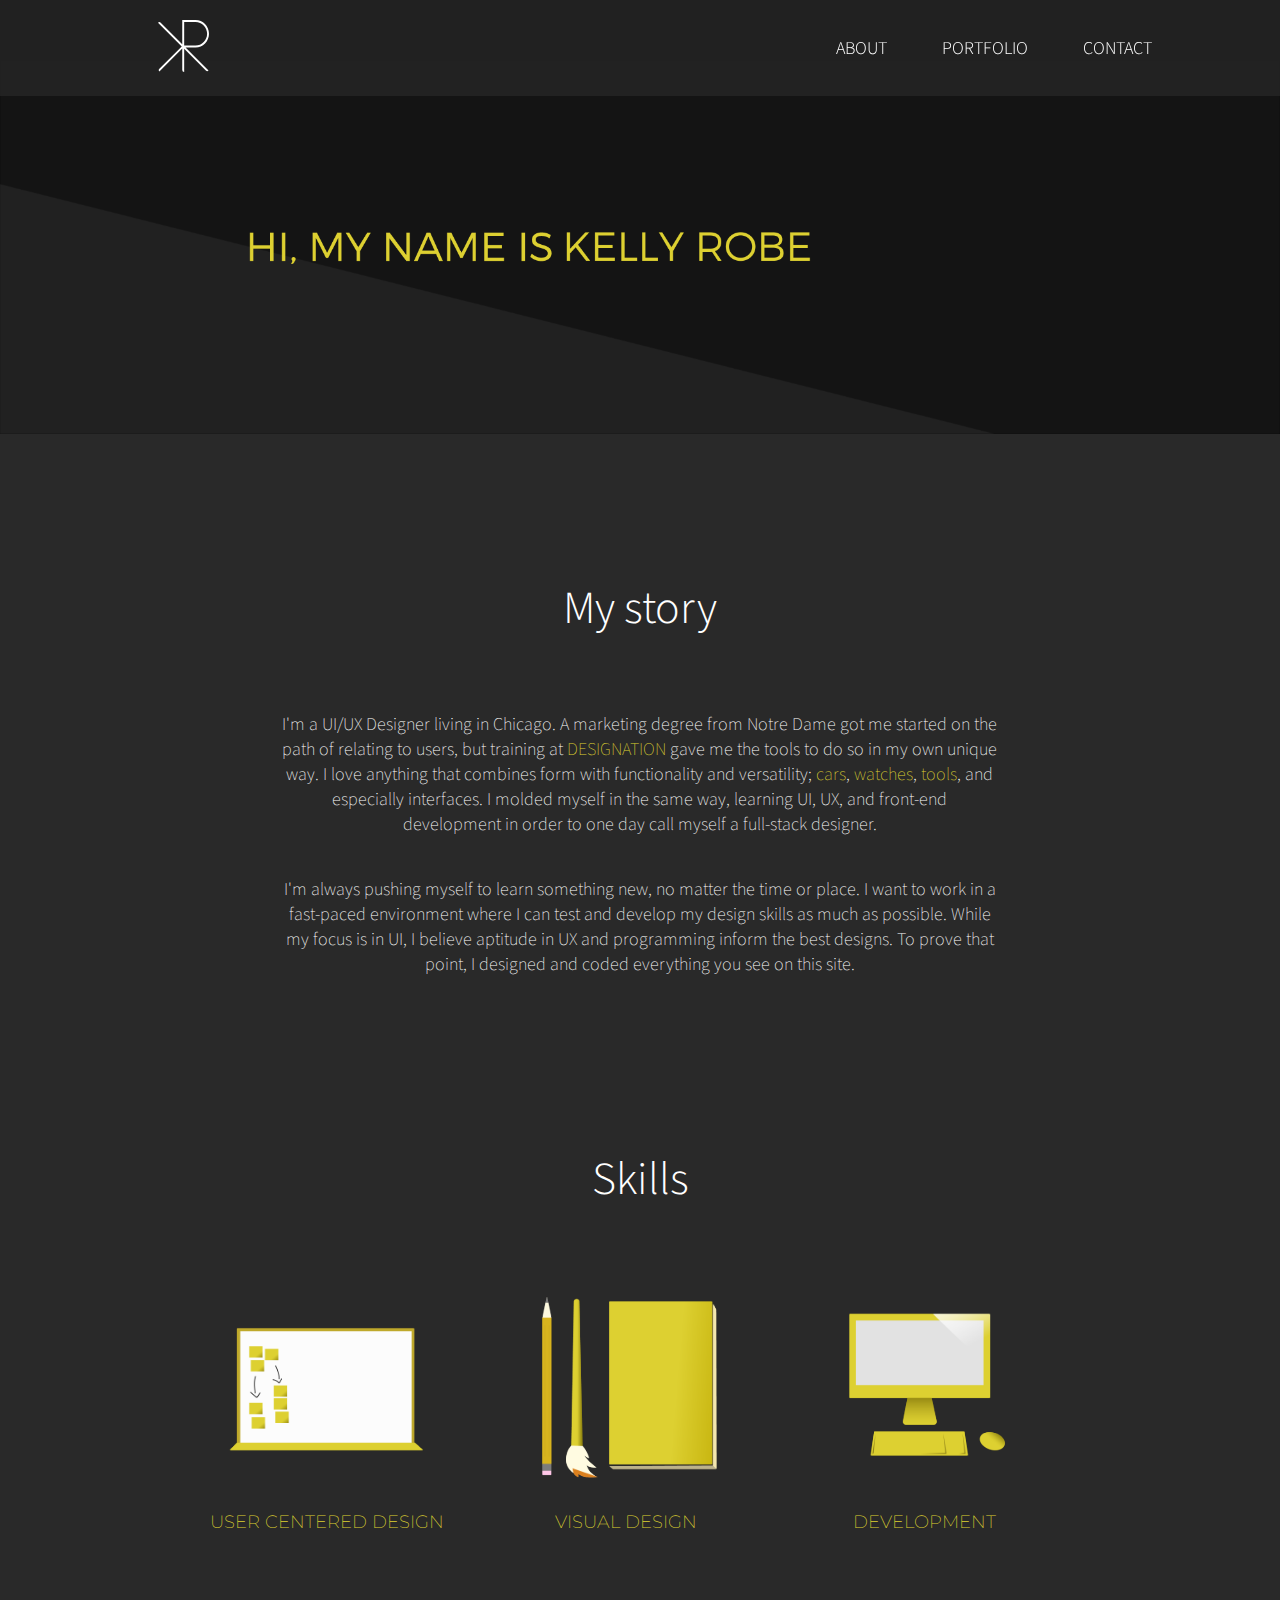
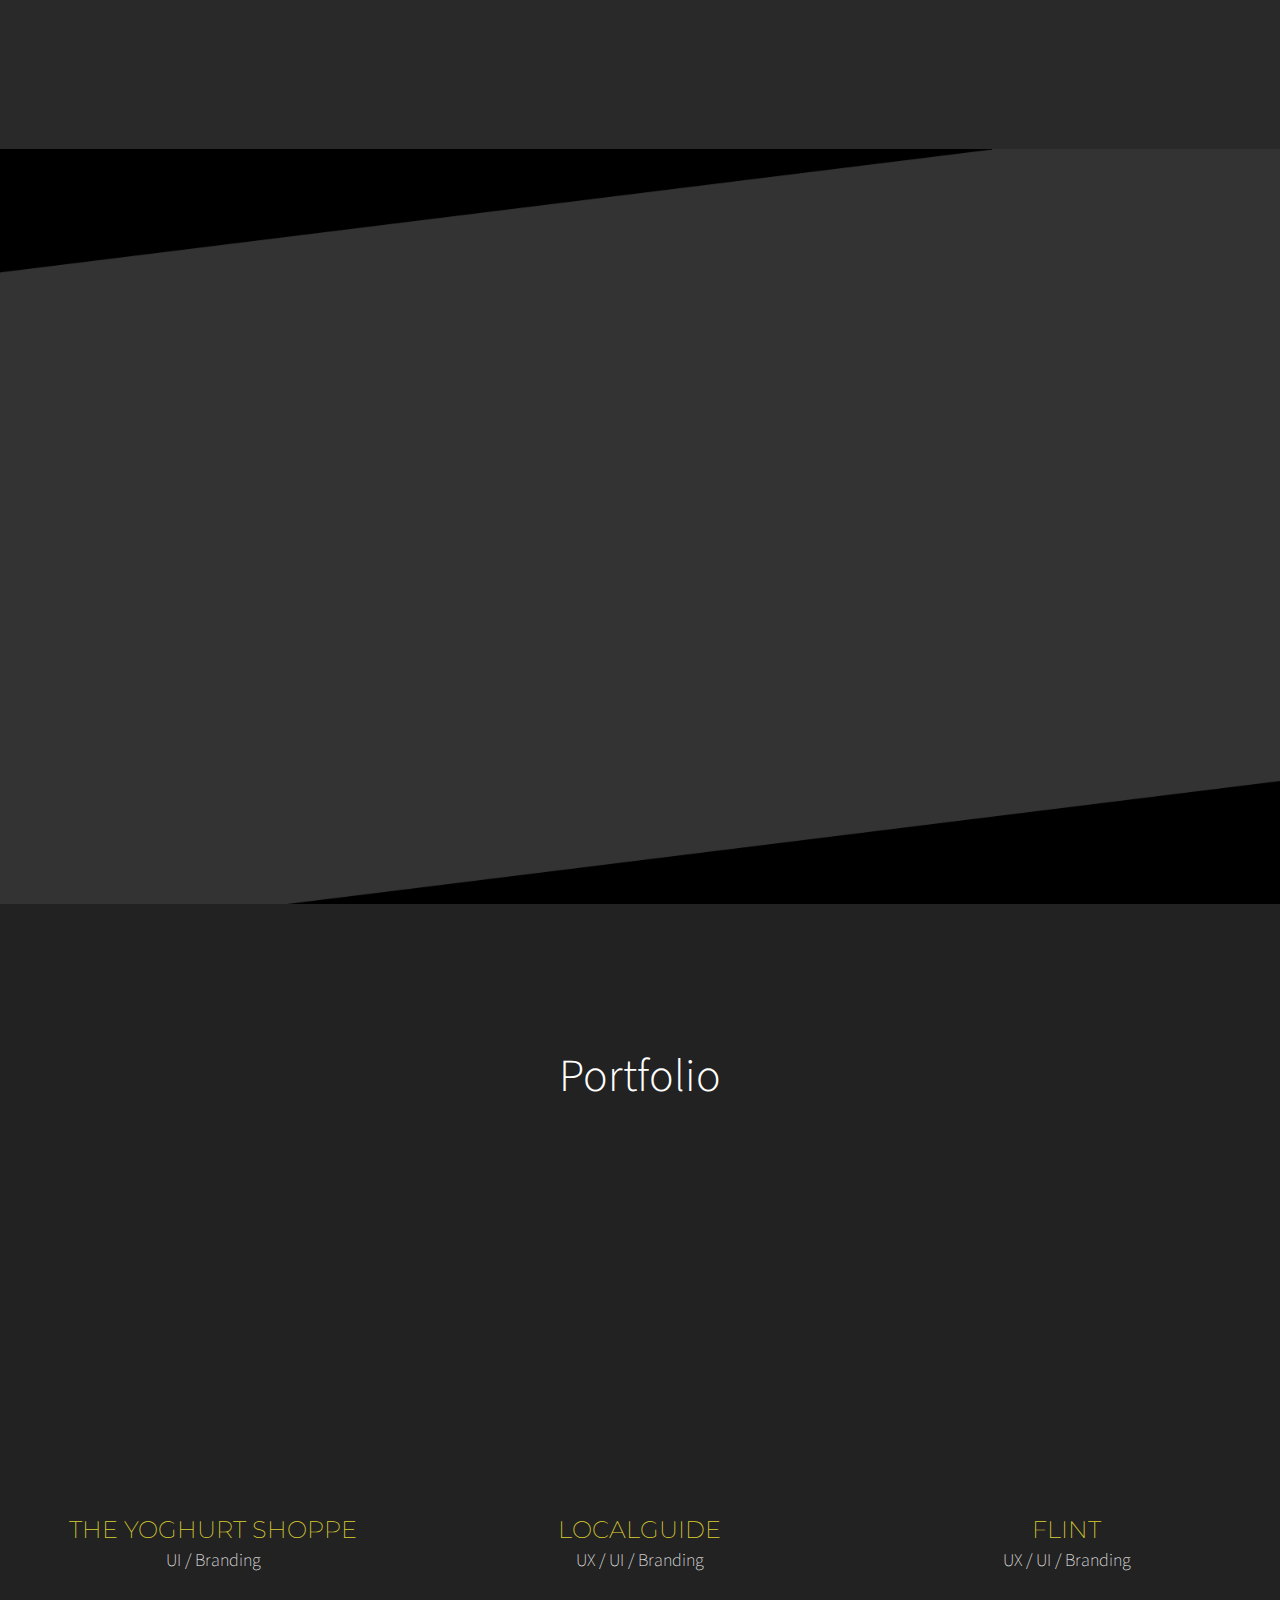
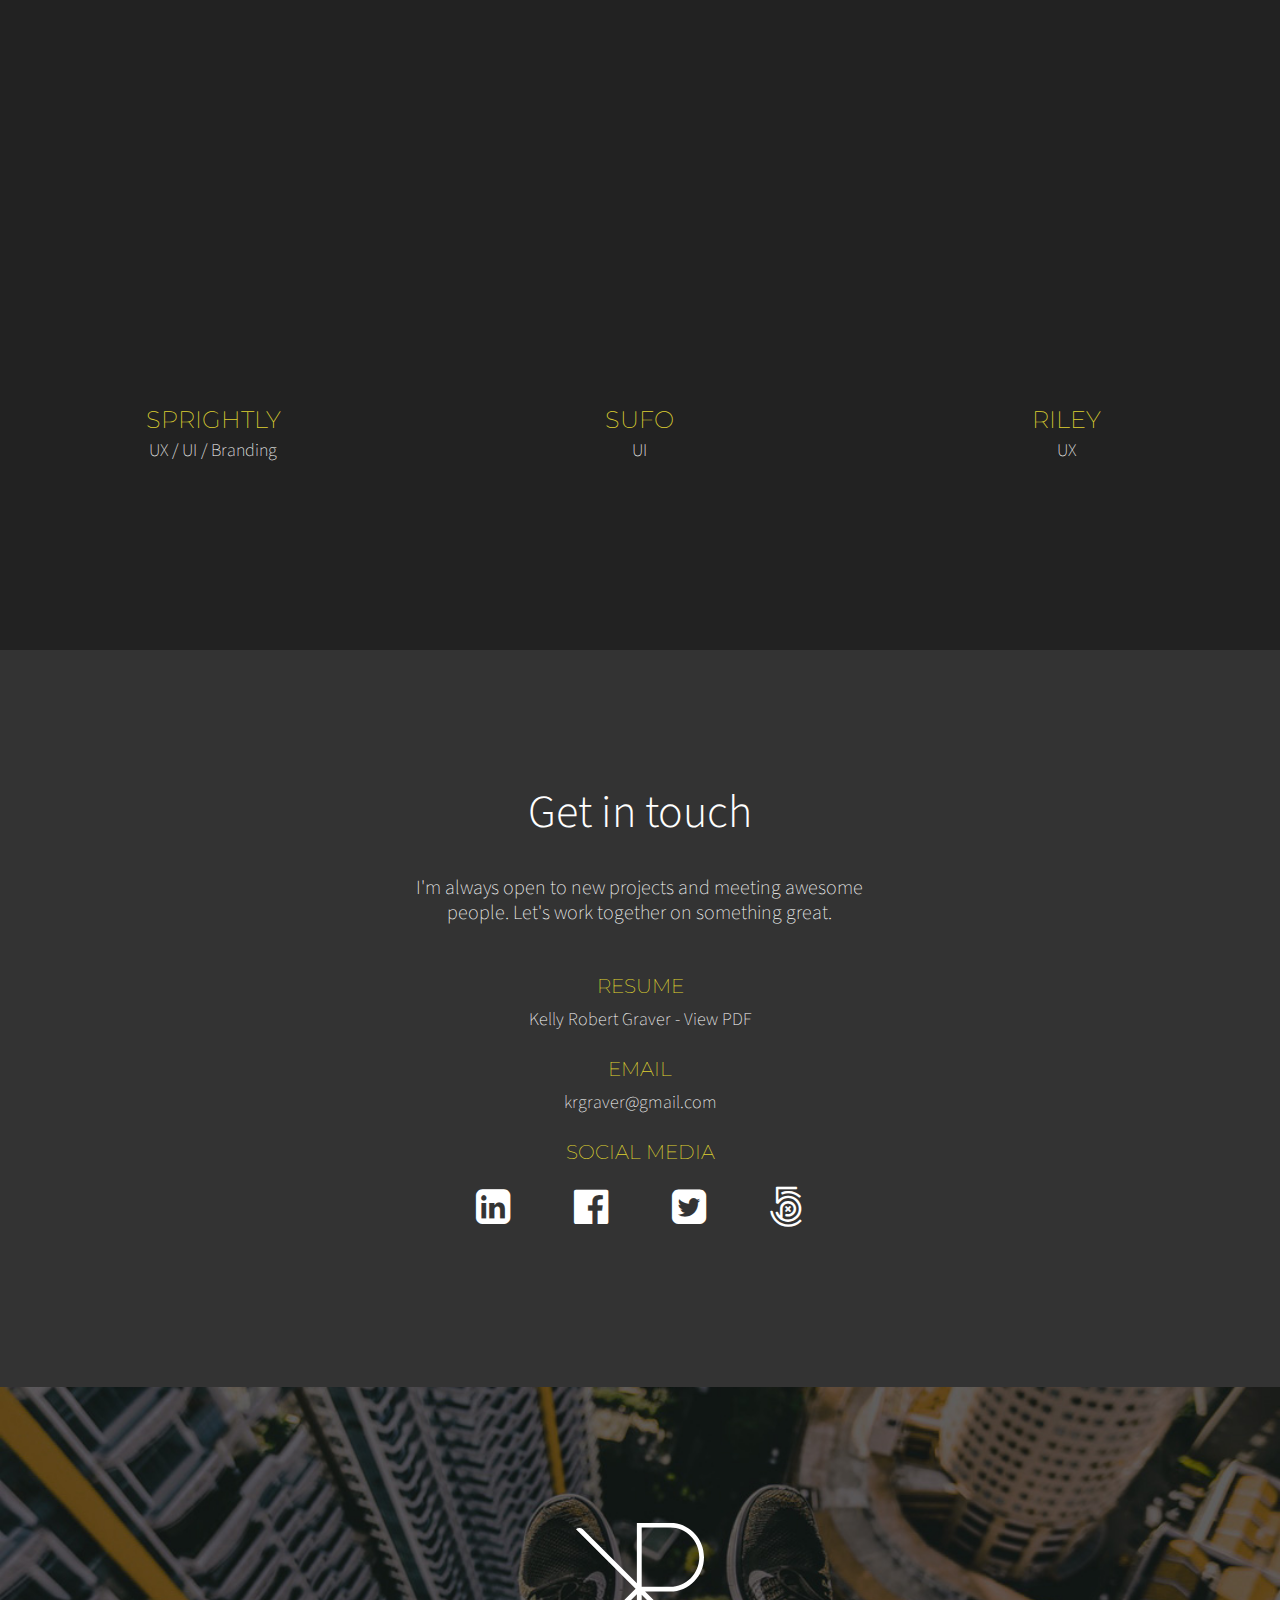
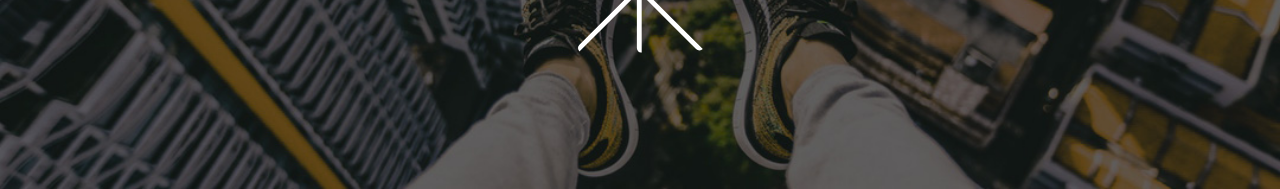
==== commit 808907bd: "fixed gif issue" ====
--- a/index.html
+++ b/index.html
@@ -16,9 +16,6 @@
 <body>
 	<header>
         <div>
-            <div id="headshot">
-                <!-- <img src="images/headshot.jpg" alt=""> -->
-            </div>
             <nav>
                 <div id="navContent">
                     <div class="logo"> 
@@ -85,7 +82,7 @@
                     </div>
                 </div>
             </div>
-            <div>
+            <div id="headshot">
                 <img id="mask" src="images/mask.png" alt="">
             </div>
         </section>
--- a/css/styles.css
+++ b/css/styles.css
@@ -274,25 +274,8 @@
 }
 
 #headshot {
-	position: fixed;
-	width: 100%;
-	height: 100%;
-	z-index: -1;
-	background-image: url("../images/headshot.jpg");
+	background: url("../images/headshot.jpg") center center fixed;
 	background-size: cover;
-	background-repeat: no-repeat;
-}
-
-@media (max-width: 870px) {
-	#headshot {
-		background-position: -200px;
-	}
-}
-
-@media (max-width: 500px) {
-	#headshot {
-		background-position: -400px;
-	}
 }
 
 #headshot img {
@@ -646,6 +629,12 @@
 	color: #82a19f;
 }
 
+#ysMockup2 img {
+	width: 100%;
+	margin-top: 50px;
+	margin-bottom: 50px;
+}
+
 #ysLogo {
 	width: 100%;
 	margin-bottom: 30px;
@@ -663,11 +652,6 @@
 	width: 100%;
 	box-shadow: 1px 1px 20px #666;
 	margin-bottom: 150px;
-}
-
-#ysMockup2 img {
-	width: 100%;
-	margin-bottom: 100px;
 }
 
 /*--------------------- LocalGuide Styles --------------------*/
@@ -846,6 +830,11 @@
 #sufo p a {
 	text-decoration: none;
 	color: #634465;
+}
+
+#sufoWireframes img {
+	width: 100%;
+	margin-bottom: 40px;
 }
 
 #sufoTiles img {
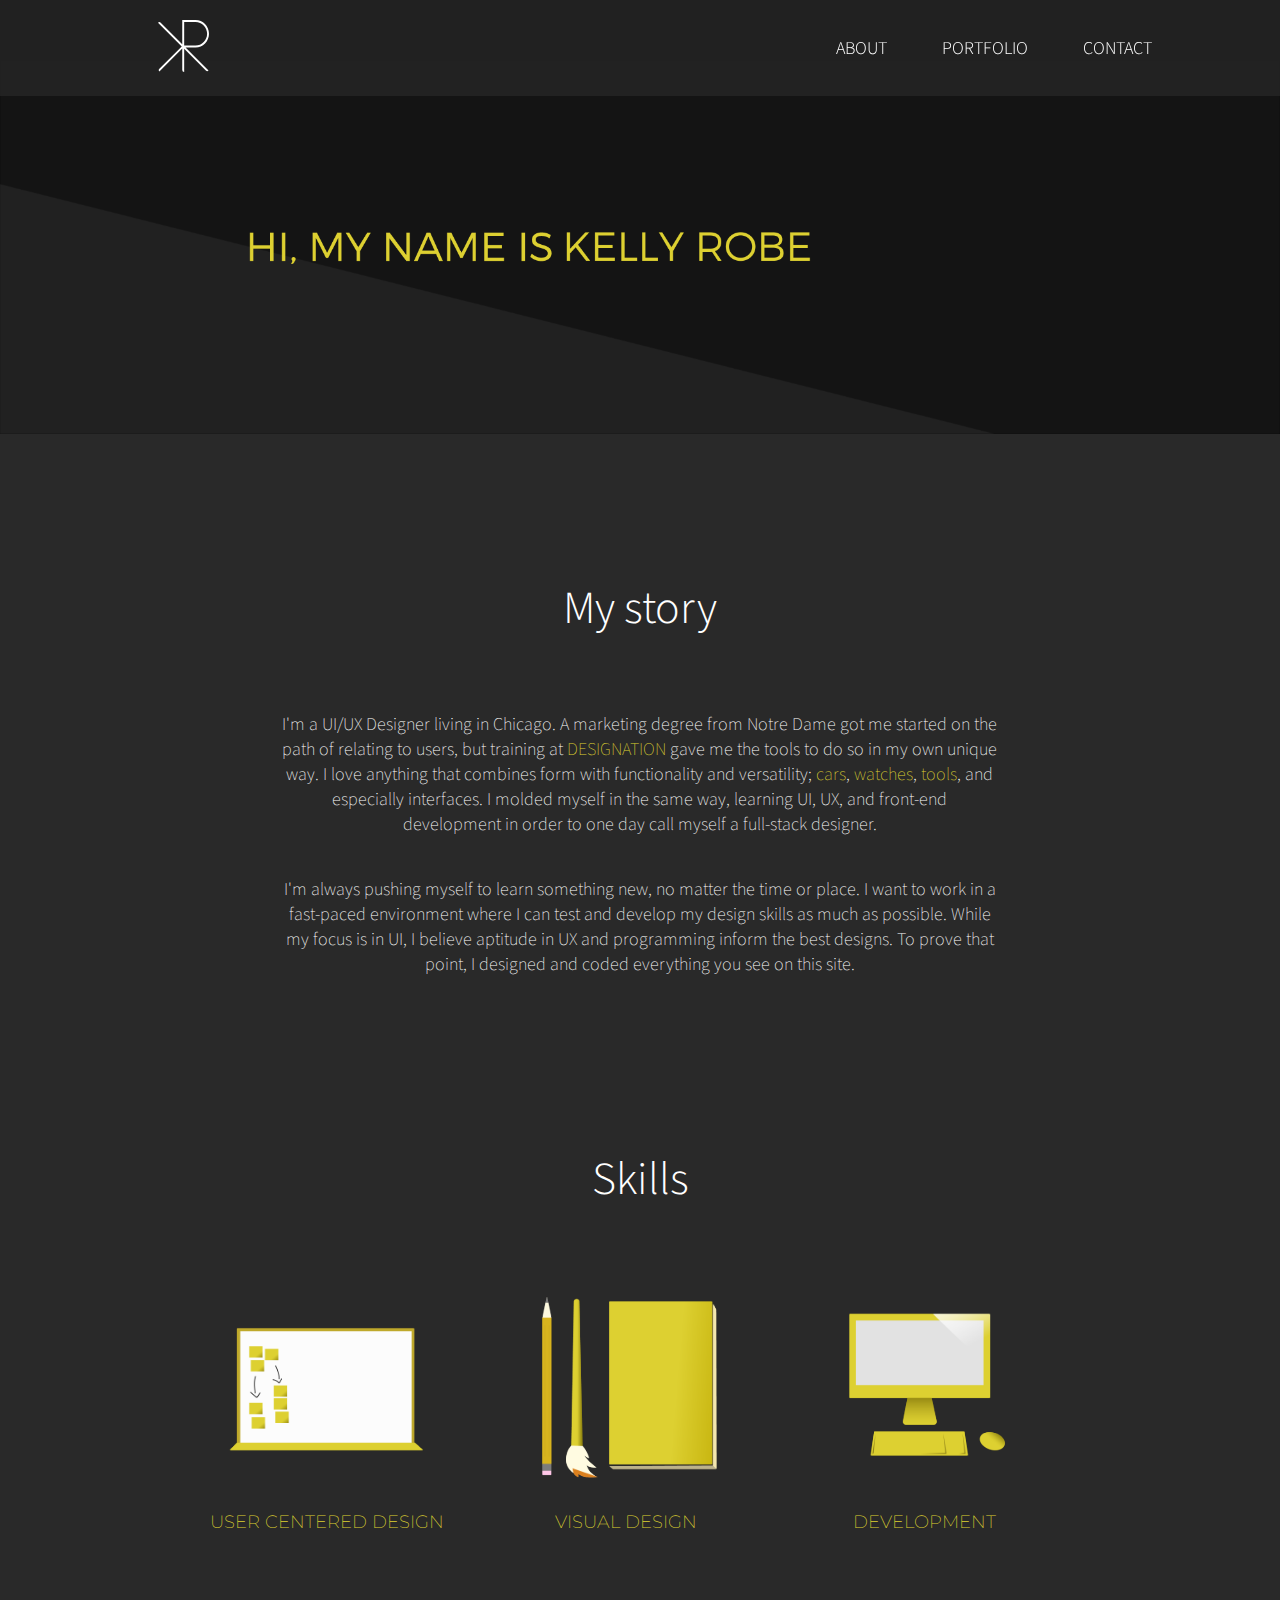
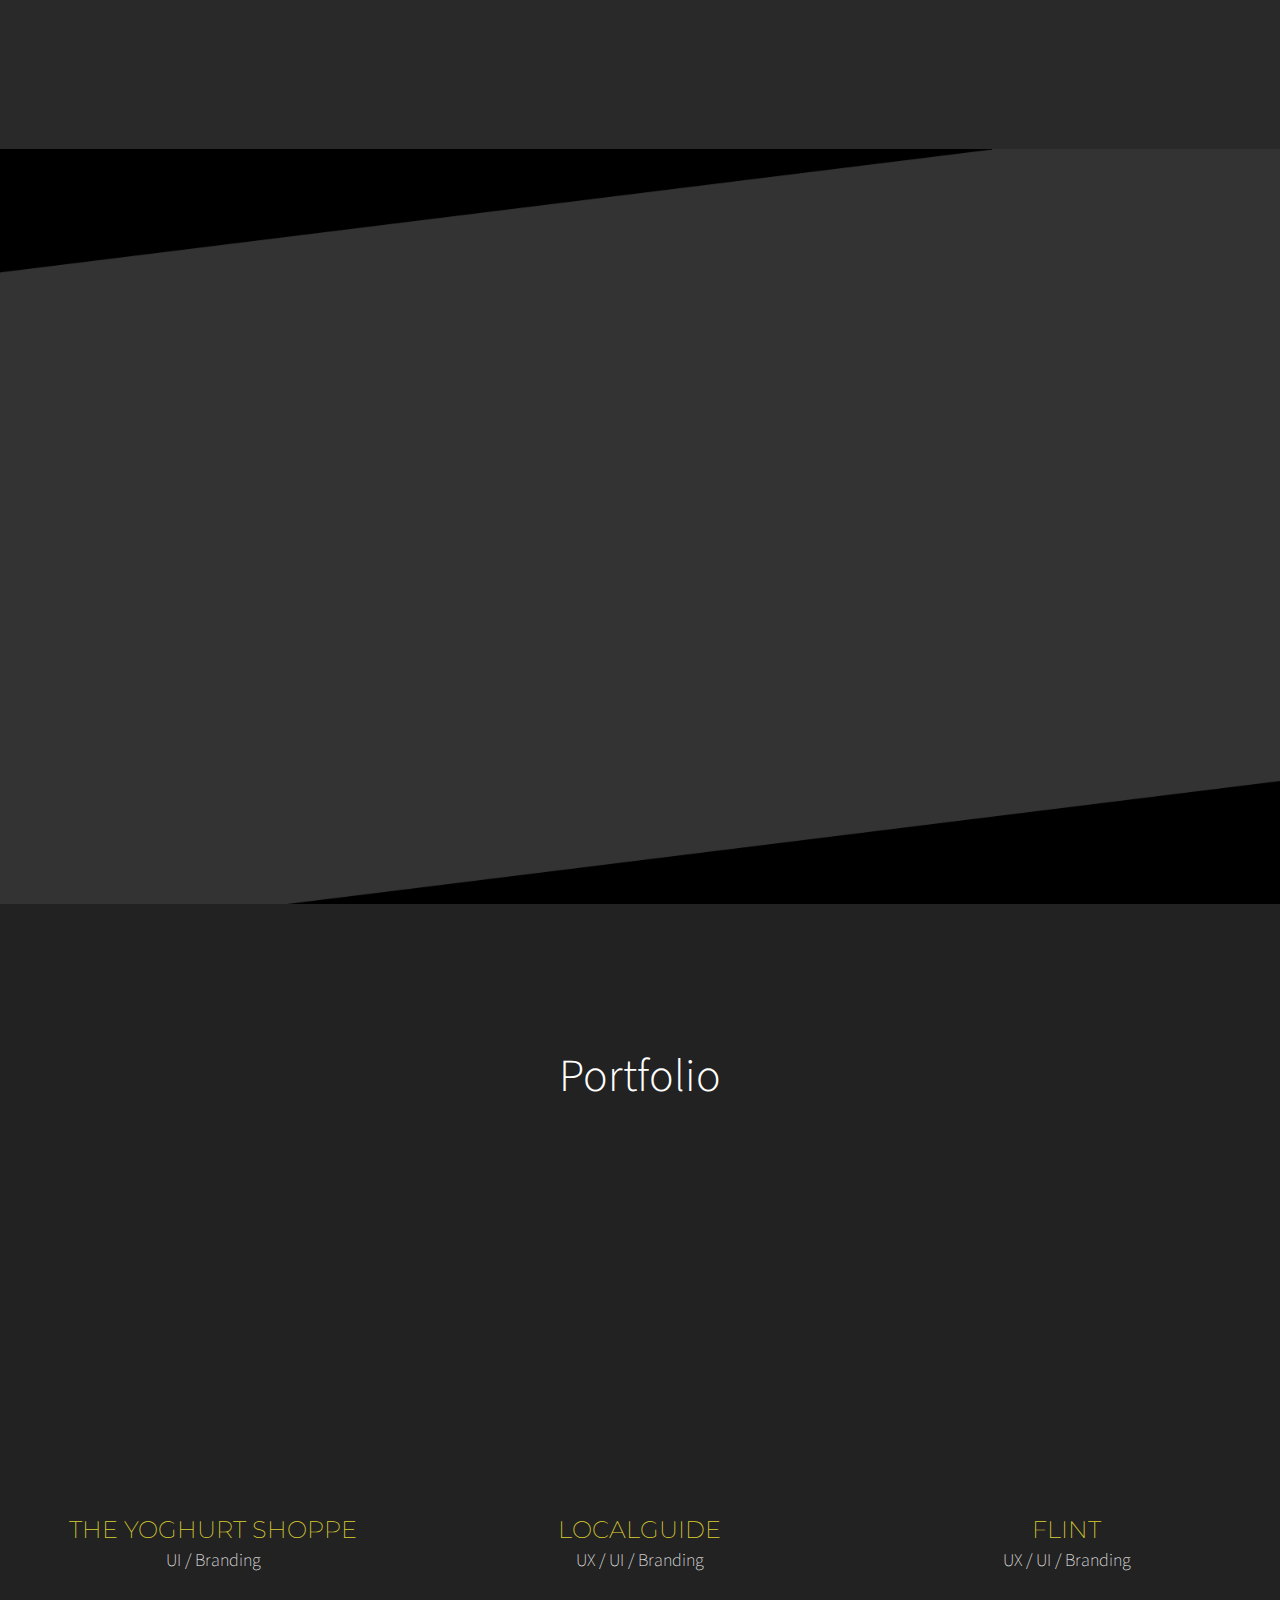
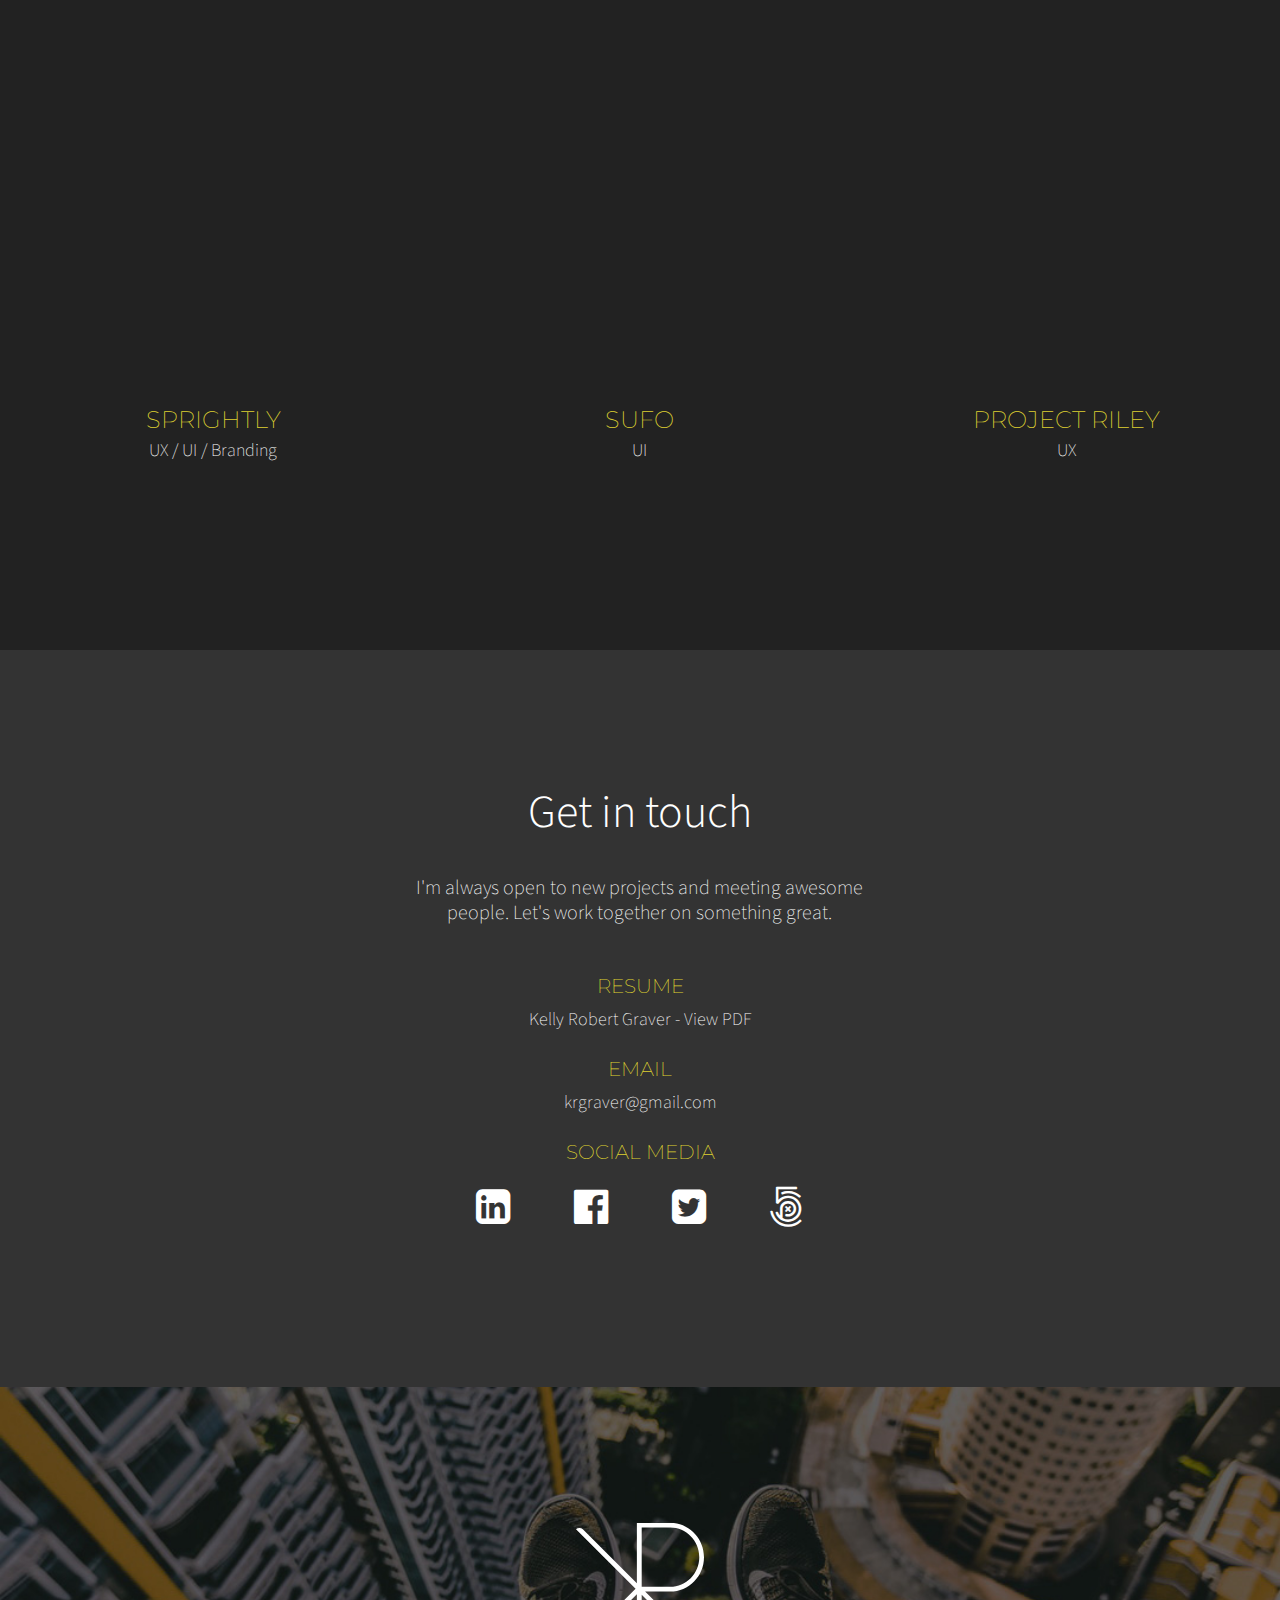
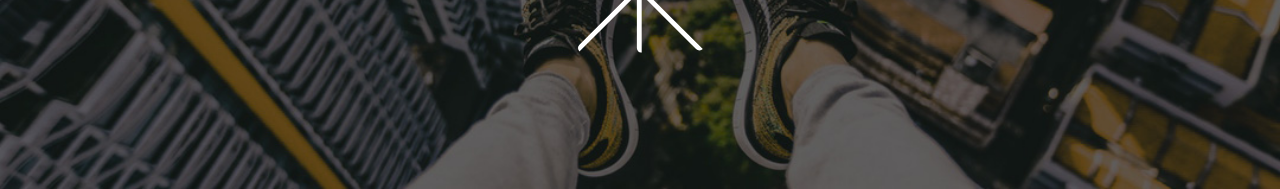
==== commit e052e94e: "added prefixes to bg image" ====
--- a/index.html
+++ b/index.html
@@ -33,7 +33,6 @@
             <div id="filler">
             </div>
             <div id="gif">
-                <img src="images/introbg.png" alt="">
                 <img src="images/intro.gif" alt="">
             </div>
             <div id="arrow">
@@ -140,10 +139,10 @@
                             <div id="nwtnOverlay">
                                 <p>Case study in progress</p>
                             </div>
-                            <img class="wow fadeIn" src="images/NWTN_Mockup.jpg" alt="NWTN Image">
+                            <img class="wow fadeIn" src="images/Riley_Mockup.jpg" alt="Riley Image">
                         </a>
                         <div class="projectInfo">
-                            <h3>Riley</h3>
+                            <h3>Project Riley</h3>
                             <h4>UX</h4>
                         </div>
                     </li>
--- a/css/styles.css
+++ b/css/styles.css
@@ -142,11 +142,6 @@
 
 #gif {
 	background: #292929;
-}
-
-#gif img:first-child {
-	position: absolute;
-	z-index: -1;
 }
 
 #gif img {
@@ -275,6 +270,9 @@
 
 #headshot {
 	background: url("../images/headshot.jpg") center center fixed;
+	-webkit-background-size: cover;
+	-moz-background-size: cover;
+	-o-background-size: cover;
 	background-size: cover;
 }
 
@@ -725,6 +723,7 @@
 
 #lgFinal img {
 	width: 100%;
+	margin-bottom: 50px;
 }
 
 /*---------------------- Flint Styles -------------------------*/
@@ -769,7 +768,7 @@
 
 .mockups img {
 	width: 100%;
-	margin-bottom: 30px;
+	margin-bottom: 50px;
 }
 
 /*---------------------- Sprightly Styles ---------------------*/
@@ -880,6 +879,12 @@
 	width: 100%;
 	box-shadow: 1px 1px 20px #666;
 	margin-bottom: 100px;
+}
+
+/*---------------------- Project Riley ------------------------*/
+
+#riley h1, #riley h2 {
+	color: #D87D1A;
 }
 
 /*---------------------- Portfolio Nav Styles -----------------*/
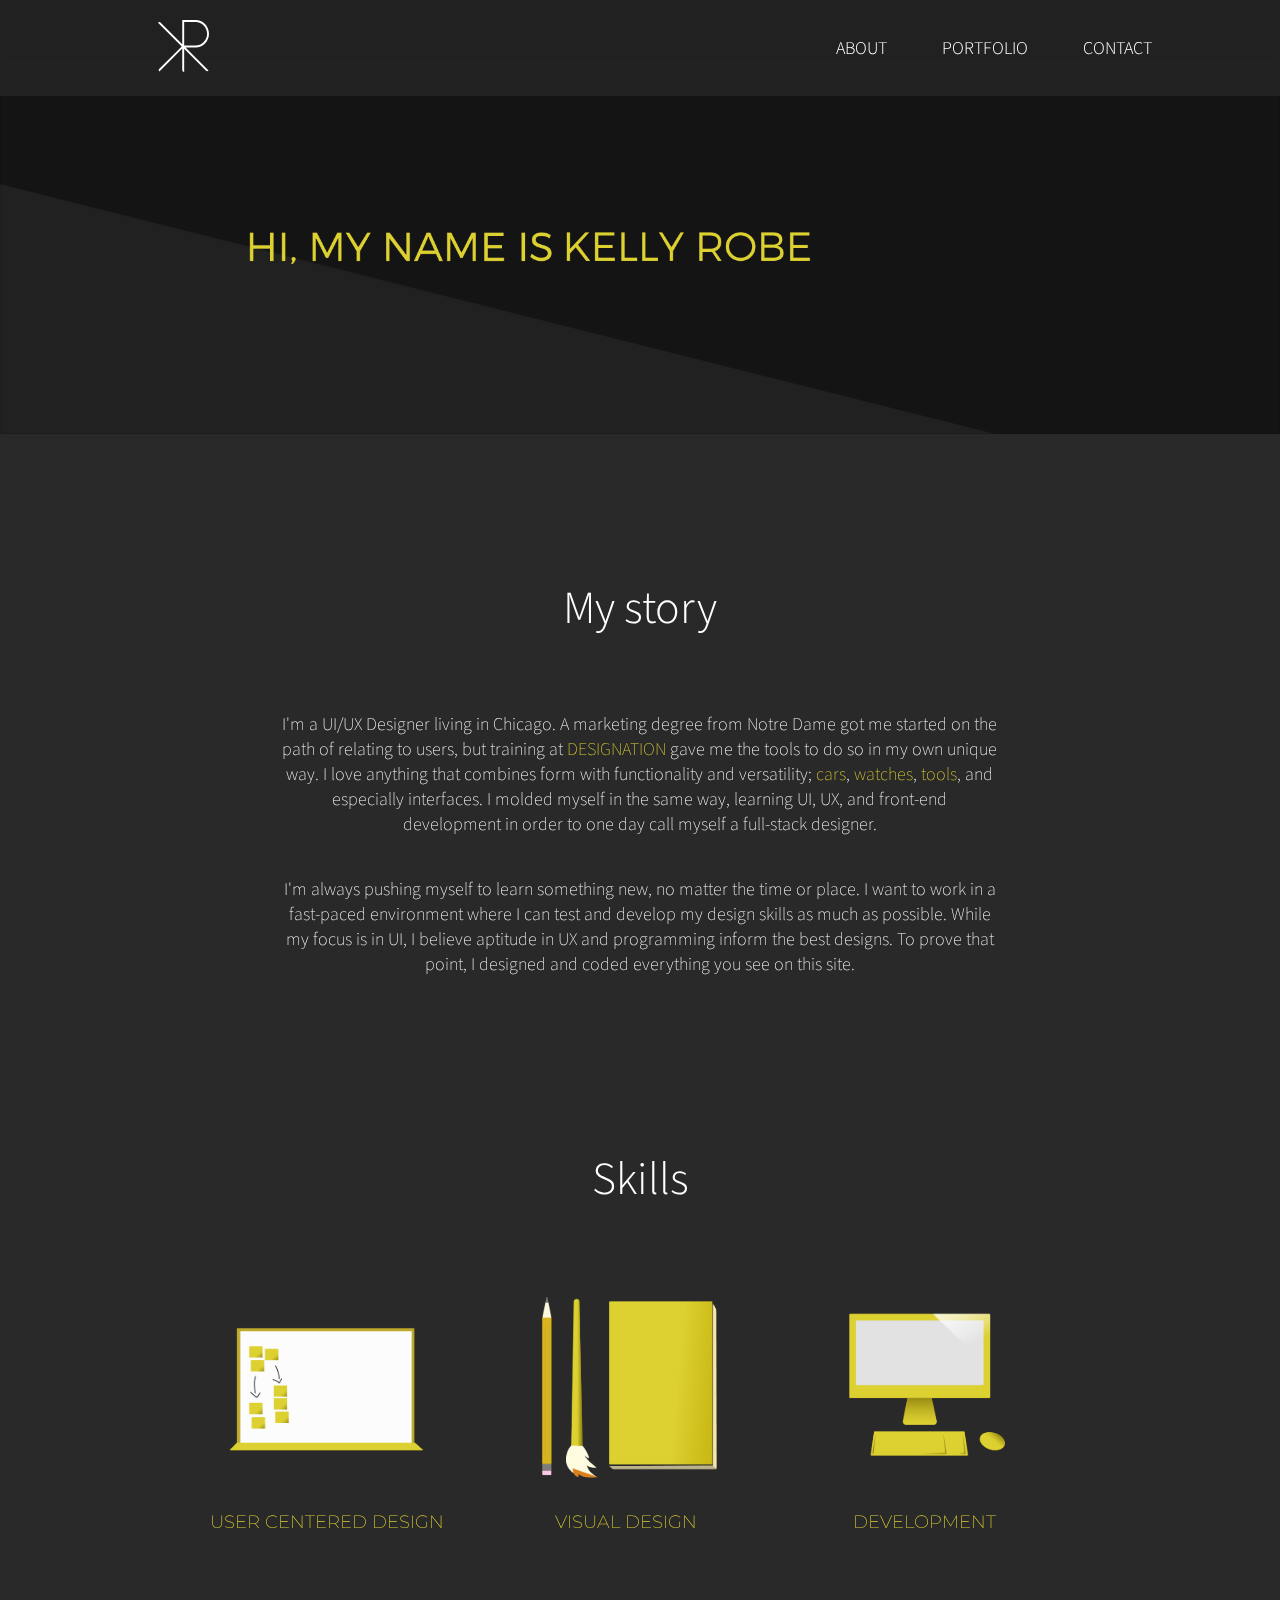
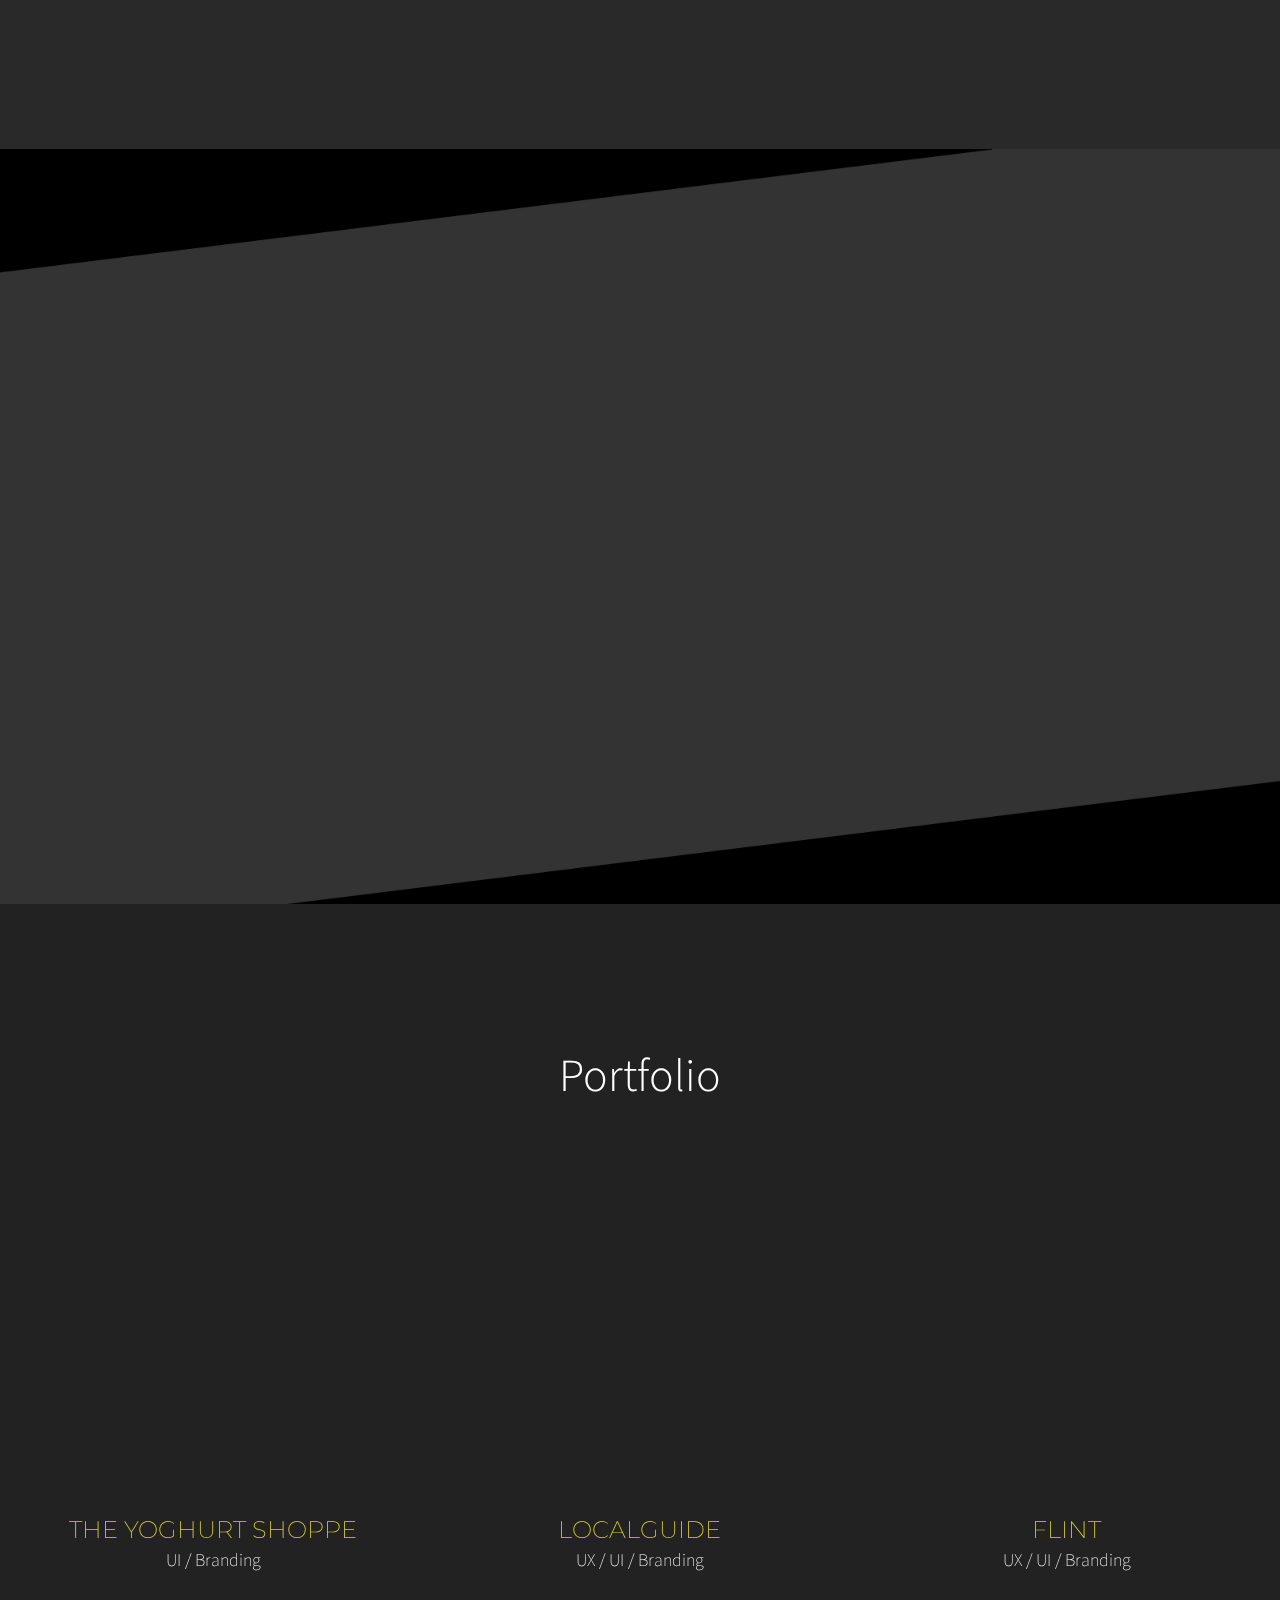
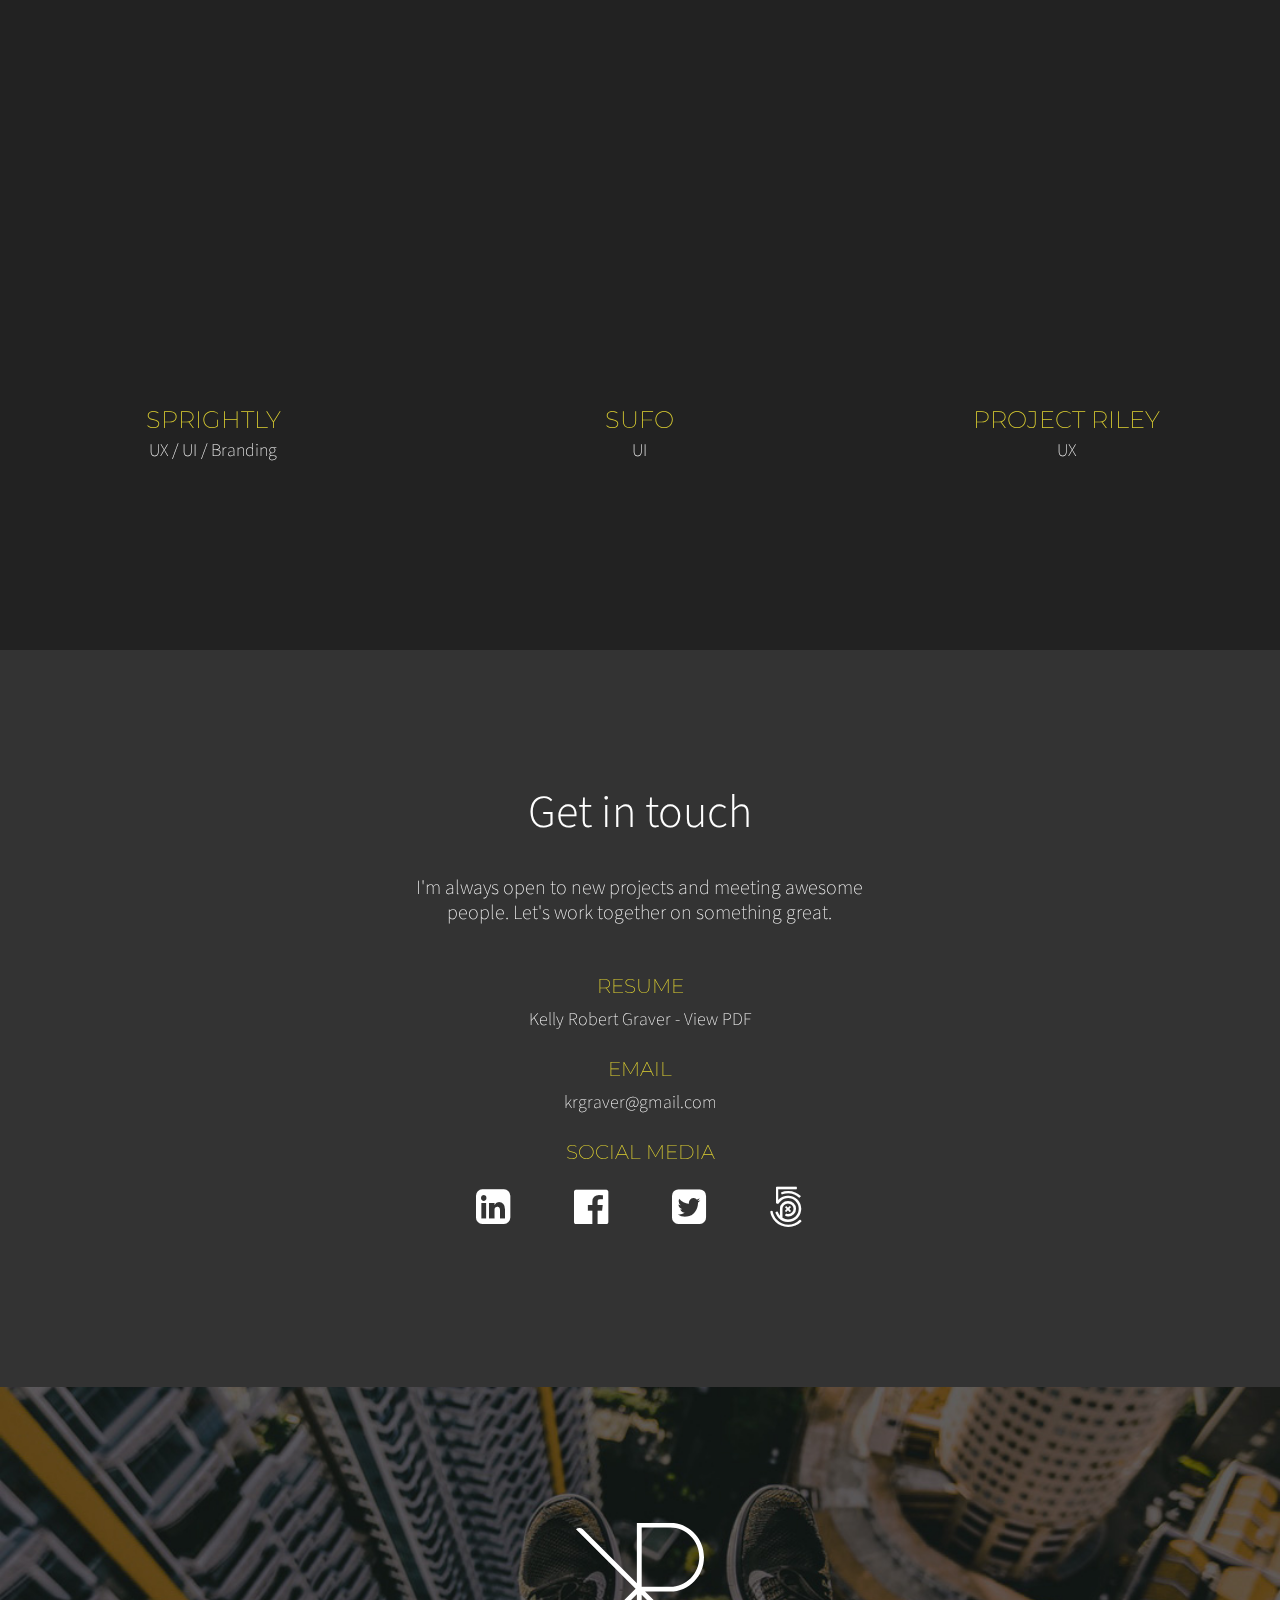
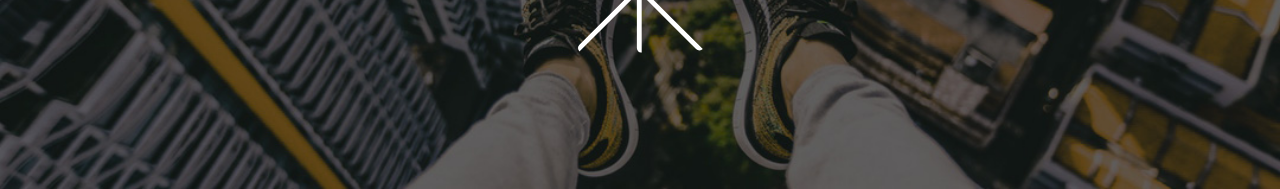
==== commit 3cceb358: "updated css so that fixed background fix works only for index" ====
--- a/index.html
+++ b/index.html
@@ -13,7 +13,7 @@
     <link rel="icon" href="images/favicon.ico" type="image/x-icon">
     <link rel="stylesheet" href="https://maxcdn.bootstrapcdn.com/font-awesome/4.5.0/css/font-awesome.min.css">
 </head>
-<body>
+<body id="homeBody">
 	<header>
         <div>
             <nav>
@@ -135,10 +135,7 @@
                         </div>
                     </li>
                     <li>
-                        <a href="#">
-                            <div id="nwtnOverlay">
-                                <p>Case study in progress</p>
-                            </div>
+                        <a href="riley.html">
                             <img class="wow fadeIn" src="images/Riley_Mockup.jpg" alt="Riley Image">
                         </a>
                         <div class="projectInfo">
--- a/css/styles.css
+++ b/css/styles.css
@@ -268,12 +268,28 @@
 	}
 }
 
-#headshot {
+/*#headshot {
 	background: url("../images/headshot.jpg") center center fixed;
 	-webkit-background-size: cover;
 	-moz-background-size: cover;
 	-o-background-size: cover;
 	background-size: cover;
+}*/
+
+#homeBody:before {
+  content: "";
+  display: block;
+  position: fixed;
+  left: 0;
+  top: 0;
+  width: 100%;
+  height: 100%;
+  z-index: -10;
+  background: url("../images/headshot.jpg") no-repeat center center;
+  -webkit-background-size: cover;
+  -moz-background-size: cover;
+  -o-background-size: cover;
+  background-size: cover;
 }
 
 #headshot img {
@@ -883,10 +899,65 @@
 
 /*---------------------- Project Riley ------------------------*/
 
+#riley {
+	padding-bottom: 130px;
+}
+
 #riley h1, #riley h2 {
 	color: #D87D1A;
 }
 
+#rileyMatrix img {
+	margin-top: 30px;
+	width: 100%;
+}
+
+.rileyList{
+	width: 80%;
+	margin: 0 auto;
+	list-style-type: disc;
+	margin-bottom: 40px;
+}
+
+.rileyList li {
+	margin-bottom: 15px;
+	line-height: 24px;
+}
+
+.rileyList span {
+	font-weight: bold;
+	color: #D87D1A;
+}
+
+#rileyInquiry img {
+	margin-top: 30px;
+	width: 100%;
+}
+
+#rileyAffinity img {
+	width: 100%;
+	margin-bottom: 50px;
+}
+
+#rileySketches img {
+	width: 100%;
+	margin-top: 30px;
+	margin-bottom: 50px;
+}
+
+#rileyBoard img {
+	width: 100%;
+	margin-top: 30px;
+}
+
+#rileyMap img {
+	width: 100%;
+	margin-top: 30px;
+}
+
+#rileyPrototype img {
+	width: 100%;
+}
 /*---------------------- Portfolio Nav Styles -----------------*/
 
 #portfolioNav {
@@ -930,7 +1001,7 @@
 #portfolioNav li {
 	position: relative;
 	display: inline-block;
-	width: 16.6%;
+	width: 16.2%;
 }
 
 #portfolioNav li img {
